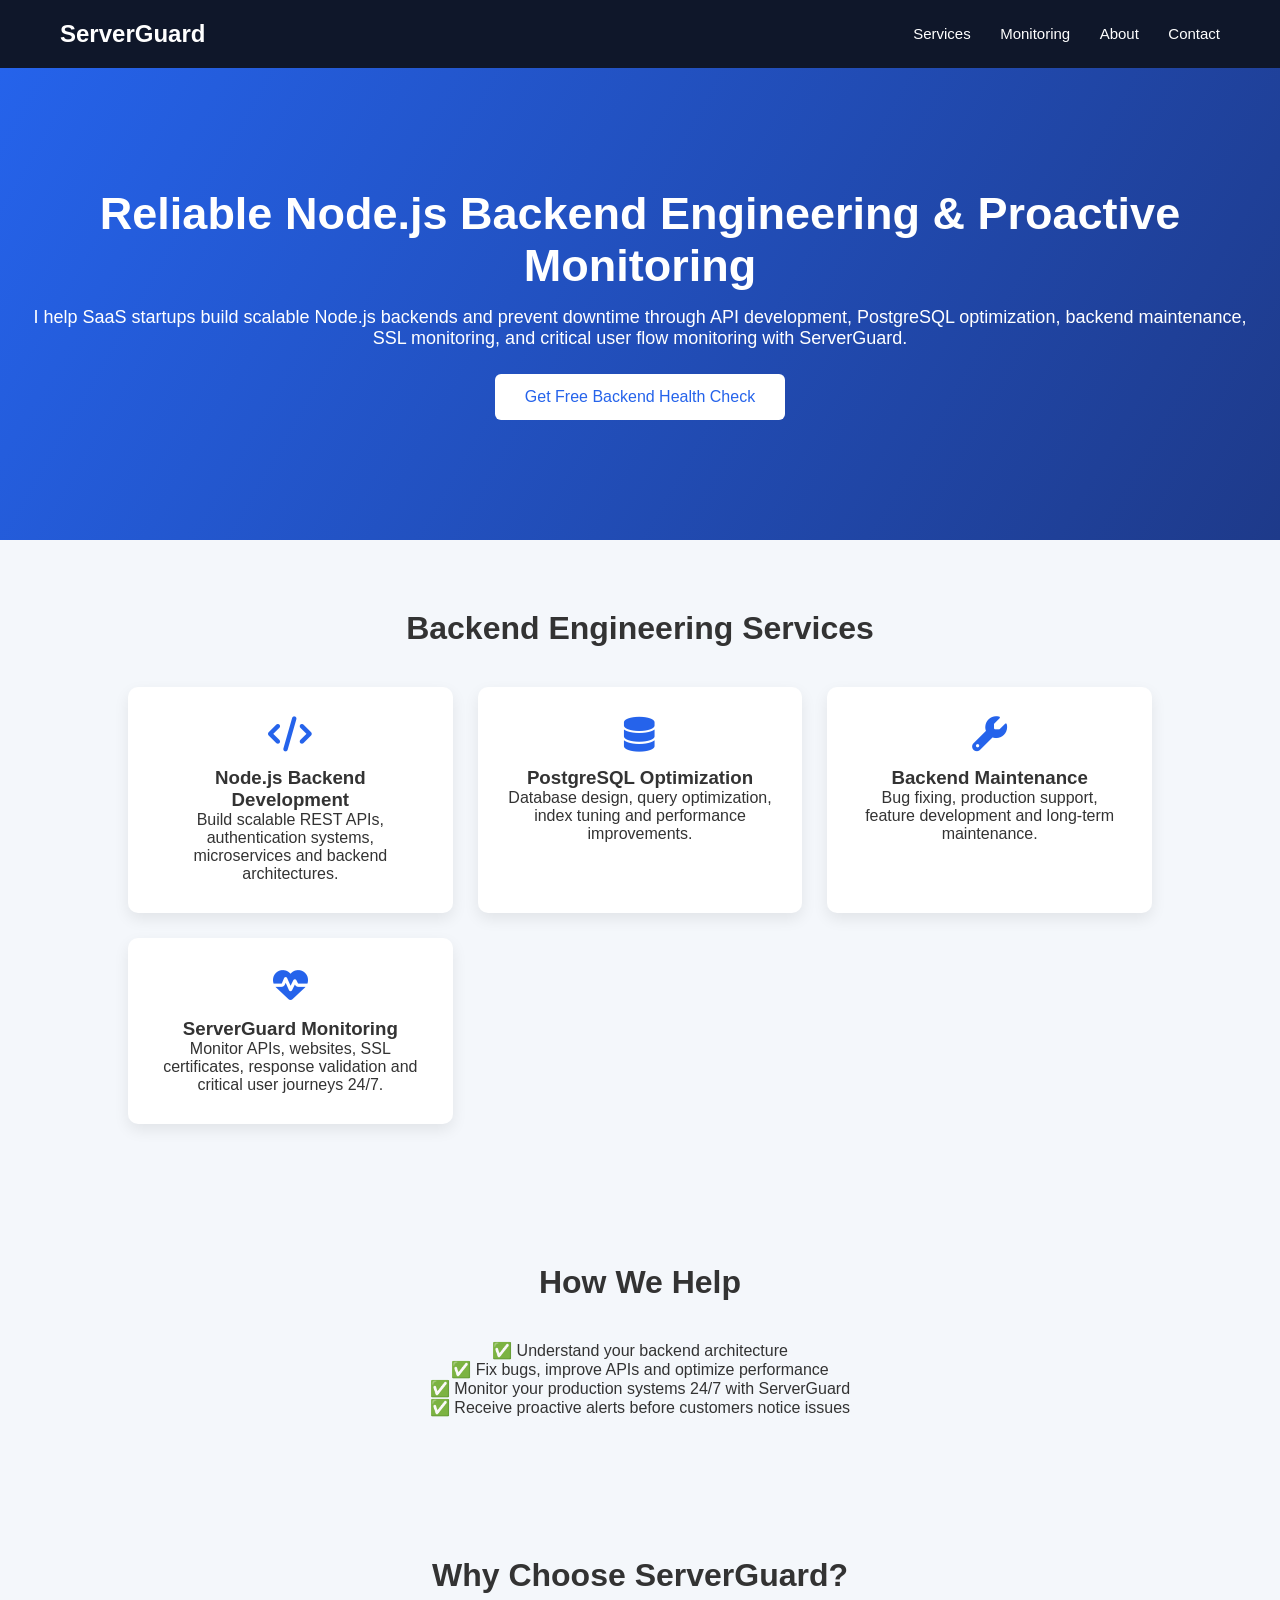
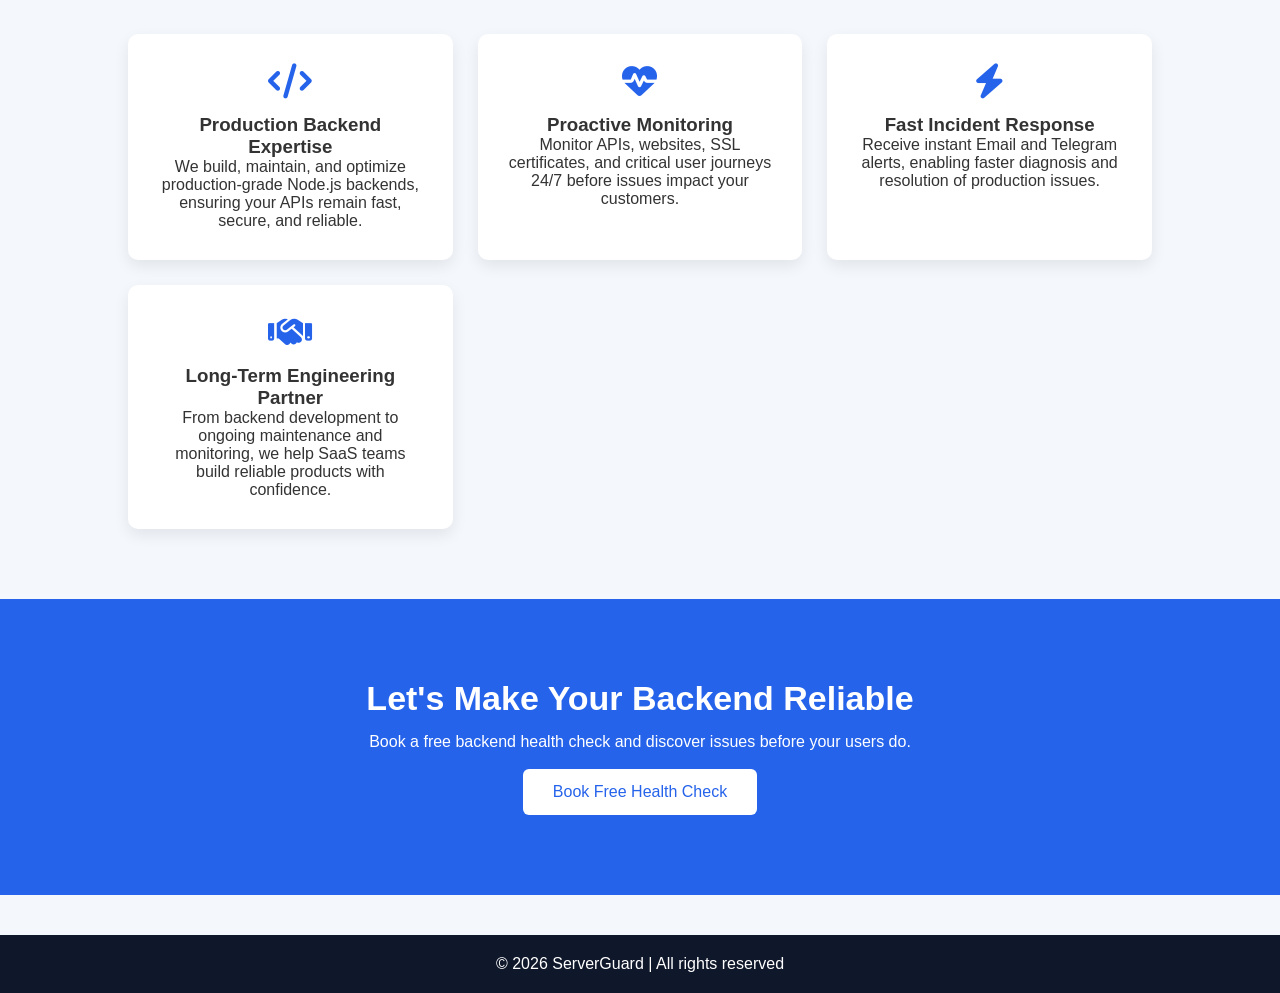
==== index.html @ 8e0a2d37 "first commit" ====
<!DOCTYPE html>
<html lang="en">
<head>
<meta charset="UTF-8">
<meta name="viewport" content="width=device-width, initial-scale=1.0">

<title>ServerGuard | 24/7 Server Monitoring</title>

<link rel="stylesheet" href="https://cdnjs.cloudflare.com/ajax/libs/font-awesome/6.5.0/css/all.min.css">

<style>

*{
margin:0;
padding:0;
box-sizing:border-box;
font-family:Arial, Helvetica, sans-serif;
}

body{
background:#f4f7fb;
color:#333;
}

header{
display:flex;
justify-content:space-between;
align-items:center;
padding:20px 60px;
background:#0f172a;
color:white;
}

header h2{
font-size:24px;
}

nav a{
margin-left:25px;
text-decoration:none;
color:white;
font-size:15px;
}

.hero{
background:linear-gradient(120deg,#2563eb,#1e3a8a);
color:white;
padding:120px 20px;
text-align:center;
}

.hero h1{
font-size:45px;
margin-bottom:15px;
}

.hero p{
font-size:18px;
margin-bottom:25px;
}

.hero button{
background:white;
color:#2563eb;
border:none;
padding:14px 30px;
font-size:16px;
border-radius:6px;
cursor:pointer;
}

.section{
padding:70px 10%;
text-align:center;
}
.checklist{
padding:70px 10%;
text-align:left;
}

.section h2{
margin-bottom:40px;
font-size:32px;
}

.features{
display:grid;
grid-template-columns:repeat(auto-fit,minmax(250px,1fr));
gap:25px;
}

.card{
background:white;
padding:30px;
border-radius:10px;
box-shadow:0 6px 15px rgba(0,0,0,0.08);
transition:0.3s;
}

.card:hover{
transform:translateY(-5px);
}

.card i{
font-size:35px;
color:#2563eb;
margin-bottom:15px;
}

.pricing{
display:grid;
grid-template-columns:repeat(auto-fit,minmax(260px,1fr));
gap:30px;
}

.price-card{
background:white;
padding:35px;
border-radius:10px;
box-shadow:0 6px 15px rgba(0,0,0,0.08);
}

.price-card h3{
margin-bottom:10px;
}

.price-card h2{
color:#2563eb;
margin-bottom:15px;
}

.cta{
background:#2563eb;
color:white;
padding:80px 20px;
text-align:center;
}

.cta h2{
font-size:34px;
margin-bottom:15px;
}

.cta button{
background:white;
color:#2563eb;
border:none;
padding:14px 30px;
font-size:16px;
border-radius:6px;
cursor:pointer;
}

footer{
background:#0f172a;
color:white;
text-align:center;
padding:20px;
margin-top:40px;
}

</style>
</head>

<body>

<header>
<h2>ServerGuard</h2>

<nav>
<a href="#services">Services</a>
<a href="#features">Monitoring</a>
<a href="#about">About</a>
<a href="#contact">Contact</a>
</nav>
</header>

<section class="hero">

<h1>Reliable Node.js Backend Engineering & Proactive Monitoring</h1>

<p>
I help SaaS startups build scalable Node.js backends and prevent downtime through API development,
PostgreSQL optimization, backend maintenance, SSL monitoring, and critical user flow monitoring with ServerGuard.
</p>

<button onclick="window.location.href='mailto:vikas@serverguard.in?subject=Free Backend Health Check'">
Get Free Backend Health Check
</button>

</section>

<section class="section">

<h2 id="services">Backend Engineering Services</h2>

<div class="features">

<div class="card">
<i class="fas fa-code"></i>

<h3>Node.js Backend Development</h3>

<p>
Build scalable REST APIs, authentication systems,
microservices and backend architectures.
</p>
</div>

<div class="card">
<i class="fas fa-database"></i>

<h3>PostgreSQL Optimization</h3>

<p>
Database design, query optimization,
index tuning and performance improvements.
</p>
</div>

<div class="card">
<i class="fas fa-wrench"></i>

<h3>Backend Maintenance</h3>

<p>
Bug fixing, production support,
feature development and long-term maintenance.
</p>
</div>

<div class="card">
<i class="fas fa-heart-pulse"></i>

<h3>ServerGuard Monitoring</h3>

<p>
Monitor APIs, websites, SSL certificates,
response validation and critical user journeys 24/7.
</p>
</div>

</div>


</div>

</section>

<section class="section">

<h2>How We Help</h2>
<p>✅ Understand your backend architecture</p>

<p>✅ Fix bugs, improve APIs and optimize performance</p>

<p>✅ Monitor your production systems 24/7 with ServerGuard</p>

<p>✅ Receive proactive alerts before customers notice issues</p>

</section>

<section class="section">

<h2>Why Choose ServerGuard?</h2>

<div class="features">

<div class="card">
<i class="fas fa-code"></i>
<h3>Production Backend Expertise</h3>
<p>We build, maintain, and optimize production-grade Node.js backends, ensuring your APIs remain fast, secure, and reliable.</p>
</div>

<div class="card">
<i class="fas fa-heart-pulse"></i>
<h3>Proactive Monitoring</h3>
<p>Monitor APIs, websites, SSL certificates, and critical user journeys 24/7 before issues impact your customers.</p>
</div>

<div class="card">
<i class="fas fa-bolt"></i>
<h3>Fast Incident Response</h3>
<p>Receive instant Email and Telegram alerts, enabling faster diagnosis and resolution of production issues.</p>
</div>

<div class="card">
<i class="fas fa-handshake"></i>
<h3>Long-Term Engineering Partner</h3>
<p>From backend development to ongoing maintenance and monitoring, we help SaaS teams build reliable products with confidence.</p>
</div>

</div>

</section>

<section class="cta">

<h2>Let's Make Your Backend Reliable</h2>

<p>
Book a free backend health check and discover issues before your users do.
</p>
<br>

<button onclick="window.location.href='mailto:vikas@serverguard.in?subject=Free Trial Request&body=Hi ServerGuard,%0A%0AI want to start a free trial.%0A%0AWebsite URL:%0AContact Name:%0APhone Number:%0A%0AThanks'">
    Book Free Health Check
</button>

</section>

<footer>

<p>© 2026 ServerGuard | All rights reserved</p>

</footer>

</body>
</html>
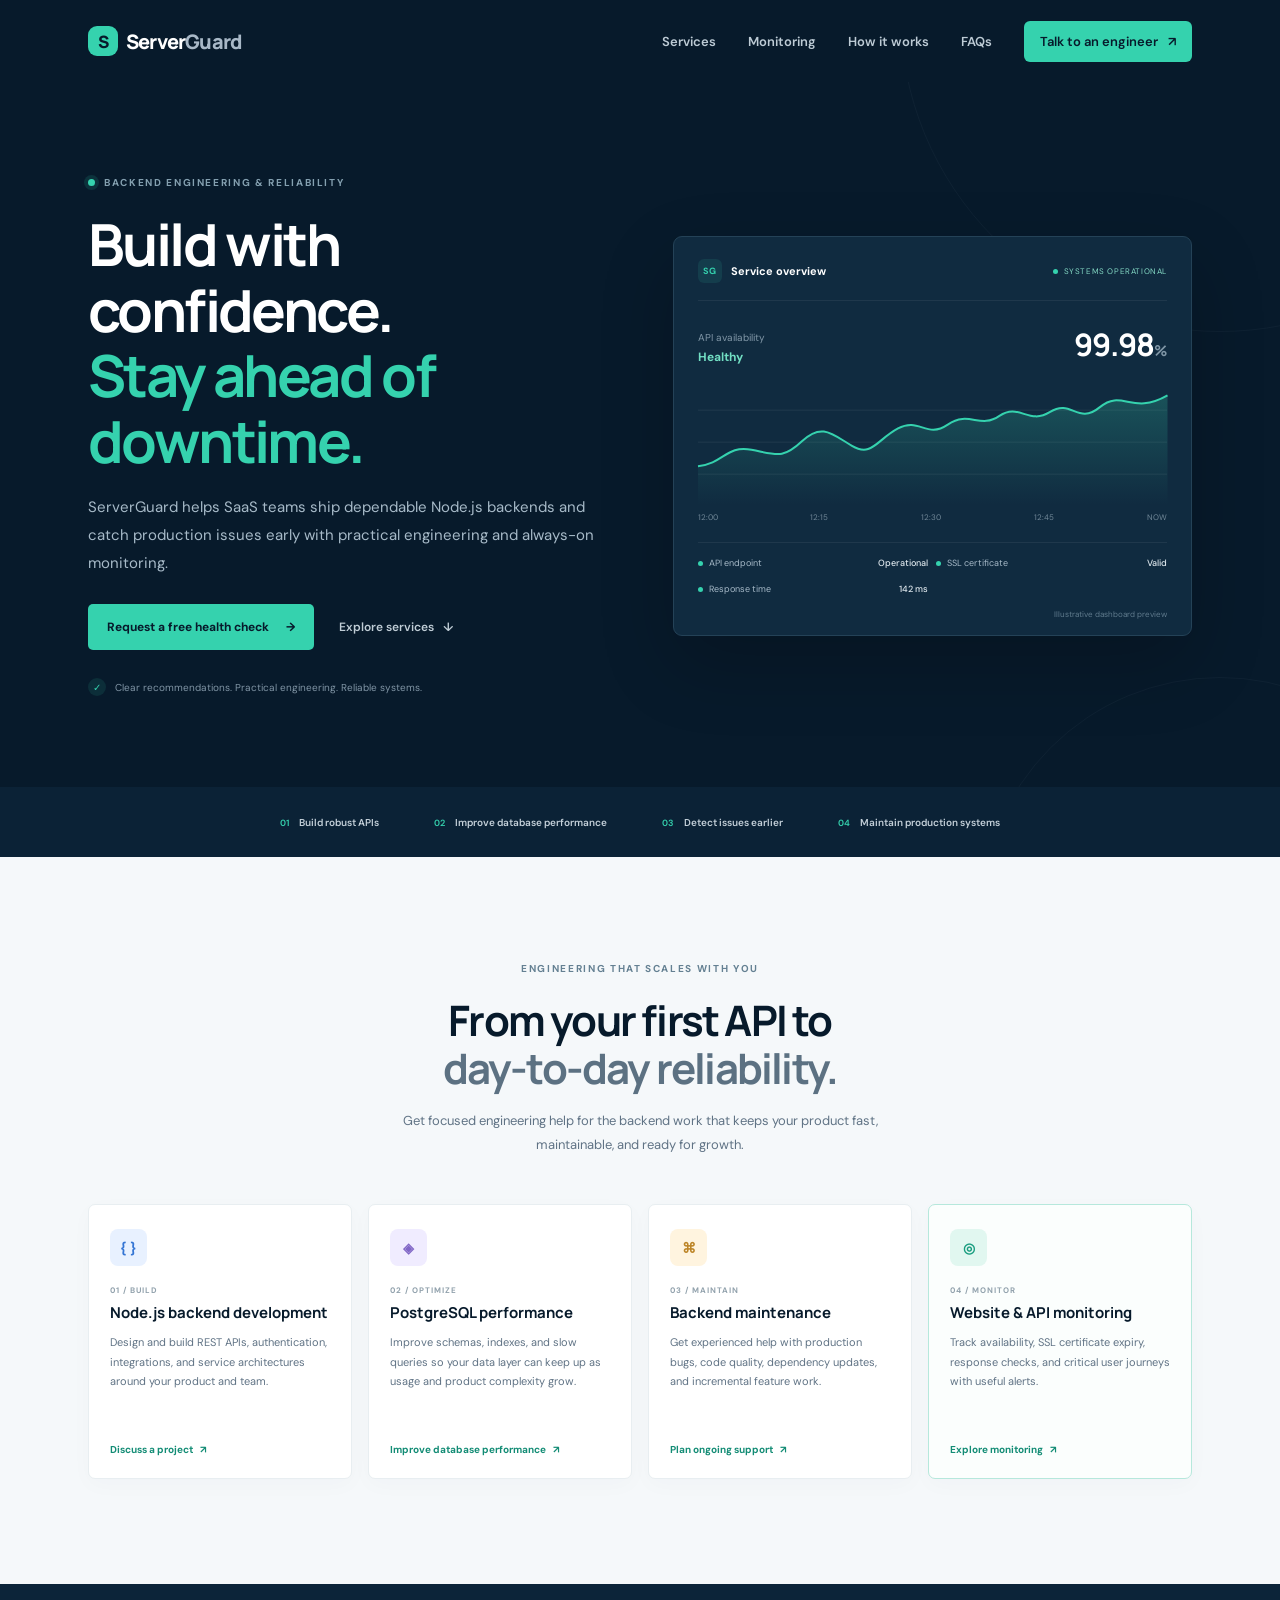
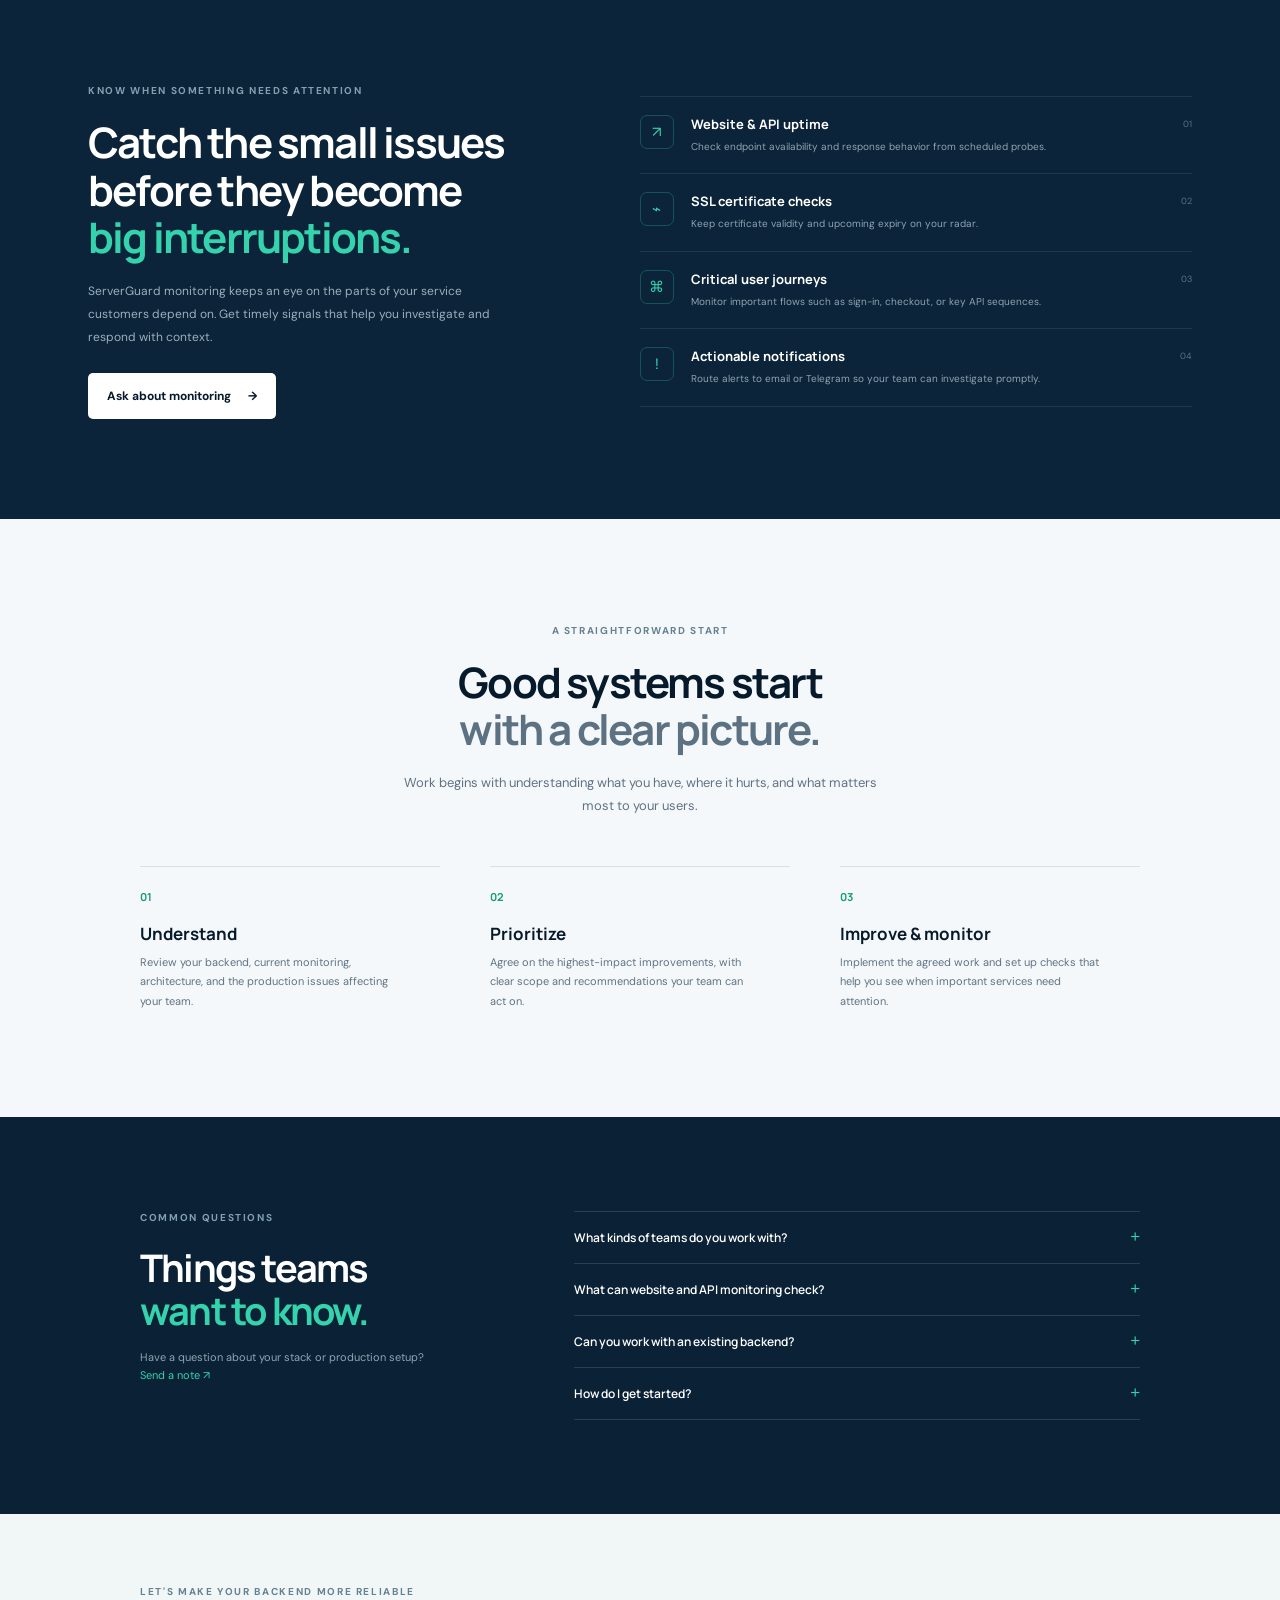
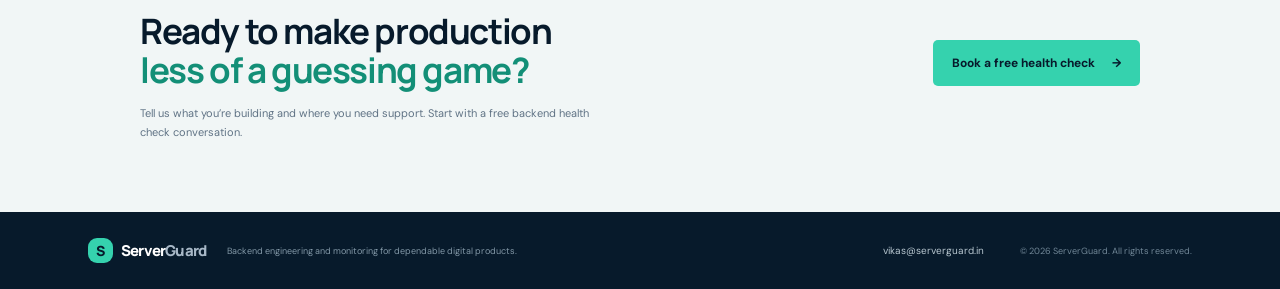
==== commit 11a72452: "add seo and revamp the content" ====
--- a/index.html
+++ b/index.html
@@ -1,319 +1,100 @@
-<!DOCTYPE html>
+<!doctype html>
 <html lang="en">
 <head>
-<meta charset="UTF-8">
-<meta name="viewport" content="width=device-width, initial-scale=1.0">
+  <meta charset="utf-8">
+  <meta name="viewport" content="width=device-width, initial-scale=1">
+  <meta name="theme-color" content="#071a2b">
+  <meta name="description" content="ServerGuard helps SaaS teams build reliable Node.js backends and monitor websites, APIs, SSL certificates, and critical user journeys.">
+  <meta name="robots" content="index, follow">
+  <link rel="canonical" href="https://serverguard.in/">
+  <meta property="og:type" content="website">
+  <meta property="og:title" content="ServerGuard | Backend Engineering & Uptime Monitoring">
+  <meta property="og:description" content="Build a dependable backend and spot production issues sooner with practical engineering and monitoring from ServerGuard.">
+  <meta property="og:url" content="https://serverguard.in/">
+  <meta name="twitter:card" content="summary">
+  <title>ServerGuard | Node.js Backend Engineering & Uptime Monitoring</title>
+  <link rel="preconnect" href="https://fonts.googleapis.com">
+  <link rel="preconnect" href="https://fonts.gstatic.com" crossorigin>
+  <link href="https://fonts.googleapis.com/css2?family=DM+Sans:wght@400;500;600;700&family=Manrope:wght@500;600;700;800&display=swap" rel="stylesheet">
+  <link rel="stylesheet" href="style.css">
+  <script type="application/ld+json">
+  {
+    "@context": "https://schema.org",
+    "@type": "ProfessionalService",
+    "name": "ServerGuard",
+    "url": "https://serverguard.in/",
+    "email": "vikas@serverguard.in",
+    "description": "Node.js backend engineering, PostgreSQL optimization, backend maintenance, and website and API monitoring for SaaS teams.",
+    "areaServed": "Worldwide",
+    "knowsAbout": ["Node.js development", "PostgreSQL optimization", "Website monitoring", "API monitoring", "SSL certificate monitoring"]
+  }
+  </script>
+</head>
+<body>
+  <a class="skip-link" href="#main">Skip to content</a>
+  <header class="site-header">
+    <div class="nav-wrap">
+      <a class="brand" href="#top" aria-label="ServerGuard home"><span class="brand-mark" aria-hidden="true">S</span>Server<span>Guard</span></a>
+      <button class="menu-toggle" type="button" aria-expanded="false" aria-controls="site-nav" aria-label="Open navigation"><span></span><span></span></button>
+      <nav id="site-nav" aria-label="Main navigation">
+        <a href="#services">Services</a><a href="#monitoring">Monitoring</a><a href="#process">How it works</a><a href="#faq">FAQs</a>
+        <a class="nav-cta" href="mailto:vikas@serverguard.in?subject=Backend%20health%20check">Talk to an engineer <span aria-hidden="true">↗</span></a>
+      </nav>
+    </div>
+  </header>
 
-<title>ServerGuard | 24/7 Server Monitoring</title>
+  <main id="main">
+    <section class="hero" id="top">
+      <div class="hero-grid">
+        <div class="hero-copy">
+          <p class="eyebrow"><span class="pulse-dot"></span> BACKEND ENGINEERING & RELIABILITY</p>
+          <h1>Build with confidence.<br><span>Stay ahead of downtime.</span></h1>
+          <p class="hero-lede">ServerGuard helps SaaS teams ship dependable Node.js backends and catch production issues early with practical engineering and always-on monitoring.</p>
+          <div class="hero-actions">
+            <a class="button button-primary" href="mailto:vikas@serverguard.in?subject=Free%20backend%20health%20check">Request a free health check <span aria-hidden="true">→</span></a>
+            <a class="text-link" href="#services">Explore services <span aria-hidden="true">↓</span></a>
+          </div>
+          <div class="hero-proof"><span class="proof-icon" aria-hidden="true">✓</span><span>Clear recommendations. Practical engineering. Reliable systems.</span></div>
+        </div>
+        <div class="monitor-card" aria-label="Illustration of a healthy service monitoring dashboard">
+          <div class="monitor-top"><div><span class="mini-mark">SG</span><strong>Service overview</strong></div><span class="live-label"><i></i> SYSTEMS OPERATIONAL</span></div>
+          <div class="uptime-block"><div><span class="muted">API availability</span><strong>Healthy</strong></div><div class="availability">99.98<span>%</span></div></div>
+          <div class="chart" aria-hidden="true"><div class="chart-grid"></div><svg viewBox="0 0 500 130" preserveAspectRatio="none"><defs><linearGradient id="fill" x1="0" x2="0" y1="0" y2="1"><stop offset="0" stop-color="#39d6b0" stop-opacity=".23"/><stop offset="1" stop-color="#39d6b0" stop-opacity="0"/></linearGradient></defs><path class="chart-fill" d="M0 90 C28 87 30 68 57 73 S90 83 111 64 S143 57 164 69 S190 63 213 51 S243 62 266 47 S300 52 321 38 S352 48 375 34 S404 48 428 29 S462 38 500 17 V130 H0Z"/><path class="chart-line" d="M0 90 C28 87 30 68 57 73 S90 83 111 64 S143 57 164 69 S190 63 213 51 S243 62 266 47 S300 52 321 38 S352 48 375 34 S404 48 428 29 S462 38 500 17"/></svg></div>
+          <div class="chart-labels"><span>12:00</span><span>12:15</span><span>12:30</span><span>12:45</span><span>NOW</span></div>
+          <div class="monitor-bottom"><span><i class="status-dot green"></i> API endpoint <b>Operational</b></span><span><i class="status-dot green"></i> SSL certificate <b>Valid</b></span><span><i class="status-dot green"></i> Response time <b>142 ms</b></span></div>
+          <p class="demo-note">Illustrative dashboard preview</p>
+        </div>
+      </div>
+      <div class="hero-orb orb-one"></div><div class="hero-orb orb-two"></div>
+    </section>
 
-<link rel="stylesheet" href="https://cdnjs.cloudflare.com/ajax/libs/font-awesome/6.5.0/css/all.min.css">
+    <section class="trust-strip" aria-label="What we help with"><div><span>01</span> Build robust APIs</div><div><span>02</span> Improve database performance</div><div><span>03</span> Detect issues earlier</div><div><span>04</span> Maintain production systems</div></section>
 
-<style>
+    <section class="section services-section" id="services">
+      <div class="section-heading"><p class="eyebrow eyebrow-dark">ENGINEERING THAT SCALES WITH YOU</p><h2>From your first API to<br><span>day-to-day reliability.</span></h2><p>Get focused engineering help for the backend work that keeps your product fast, maintainable, and ready for growth.</p></div>
+      <div class="service-grid">
+        <article class="service-card"><div class="service-icon icon-blue" aria-hidden="true">{ }</div><p class="card-kicker">01 / BUILD</p><h3>Node.js backend development</h3><p>Design and build REST APIs, authentication, integrations, and service architectures around your product and team.</p><a href="mailto:vikas@serverguard.in?subject=Node.js%20backend%20development">Discuss a project <span>↗</span></a></article>
+        <article class="service-card"><div class="service-icon icon-violet" aria-hidden="true">◈</div><p class="card-kicker">02 / OPTIMIZE</p><h3>PostgreSQL performance</h3><p>Improve schemas, indexes, and slow queries so your data layer can keep up as usage and product complexity grow.</p><a href="mailto:vikas@serverguard.in?subject=PostgreSQL%20optimization">Improve database performance <span>↗</span></a></article>
+        <article class="service-card"><div class="service-icon icon-amber" aria-hidden="true">⌘</div><p class="card-kicker">03 / MAINTAIN</p><h3>Backend maintenance</h3><p>Get experienced help with production bugs, code quality, dependency updates, and incremental feature work.</p><a href="mailto:vikas@serverguard.in?subject=Backend%20maintenance">Plan ongoing support <span>↗</span></a></article>
+        <article class="service-card featured-card"><div class="service-icon icon-green" aria-hidden="true">◎</div><p class="card-kicker">04 / MONITOR</p><h3>Website & API monitoring</h3><p>Track availability, SSL certificate expiry, response checks, and critical user journeys with useful alerts.</p><a href="#monitoring">Explore monitoring <span>↗</span></a></article>
+      </div>
+    </section>
 
-*{
-margin:0;
-padding:0;
-box-sizing:border-box;
-font-family:Arial, Helvetica, sans-serif;
-}
+    <section class="monitoring-section" id="monitoring"><div class="monitoring-layout"><div class="monitoring-copy"><p class="eyebrow">KNOW WHEN SOMETHING NEEDS ATTENTION</p><h2>Catch the small issues<br>before they become<br><span>big interruptions.</span></h2><p>ServerGuard monitoring keeps an eye on the parts of your service customers depend on. Get timely signals that help you investigate and respond with context.</p><a class="button button-light" href="mailto:vikas@serverguard.in?subject=ServerGuard%20monitoring">Ask about monitoring <span>→</span></a></div>
+      <div class="monitor-list"><article><span class="list-icon">↗</span><div><h3>Website & API uptime</h3><p>Check endpoint availability and response behavior from scheduled probes.</p></div><span class="list-number">01</span></article><article><span class="list-icon">⌁</span><div><h3>SSL certificate checks</h3><p>Keep certificate validity and upcoming expiry on your radar.</p></div><span class="list-number">02</span></article><article><span class="list-icon">⌘</span><div><h3>Critical user journeys</h3><p>Monitor important flows such as sign-in, checkout, or key API sequences.</p></div><span class="list-number">03</span></article><article><span class="list-icon">!</span><div><h3>Actionable notifications</h3><p>Route alerts to email or Telegram so your team can investigate promptly.</p></div><span class="list-number">04</span></article></div></div></section>
 
-body{
-background:#f4f7fb;
-color:#333;
-}
+    <section class="section process-section" id="process"><div class="section-heading"><p class="eyebrow eyebrow-dark">A STRAIGHTFORWARD START</p><h2>Good systems start<br><span>with a clear picture.</span></h2><p>Work begins with understanding what you have, where it hurts, and what matters most to your users.</p></div><div class="process-grid"><article><span>01</span><h3>Understand</h3><p>Review your backend, current monitoring, architecture, and the production issues affecting your team.</p></article><article><span>02</span><h3>Prioritize</h3><p>Agree on the highest-impact improvements, with clear scope and recommendations your team can act on.</p></article><article><span>03</span><h3>Improve & monitor</h3><p>Implement the agreed work and set up checks that help you see when important services need attention.</p></article></div></section>
 
-header{
-display:flex;
-justify-content:space-between;
-align-items:center;
-padding:20px 60px;
-background:#0f172a;
-color:white;
-}
+    <section class="faq-section" id="faq"><div class="faq-layout"><div class="faq-intro"><p class="eyebrow">COMMON QUESTIONS</p><h2>Things teams<br><span>want to know.</span></h2><p>Have a question about your stack or production setup? <a href="mailto:vikas@serverguard.in">Send a note ↗</a></p></div><div class="faq-list">
+      <details><summary>What kinds of teams do you work with?<span>+</span></summary><p>ServerGuard works with SaaS teams that need help building, improving, or maintaining Node.js backends and production services.</p></details>
+      <details><summary>What can website and API monitoring check?<span>+</span></summary><p>Monitoring can check whether websites and API endpoints respond as expected, track SSL certificate validity, and cover selected critical user journeys. The right checks depend on your application.</p></details>
+      <details><summary>Can you work with an existing backend?<span>+</span></summary><p>Yes. Work can start with your current Node.js and PostgreSQL setup, including performance reviews, bug fixes, maintenance, or a monitoring health check.</p></details>
+      <details><summary>How do I get started?<span>+</span></summary><p>Email a short description of your application and what you want to improve. We can discuss the current setup and agree on a useful next step.</p></details>
+    </div></div></section>
 
-header h2{
-font-size:24px;
-}
-
-nav a{
-margin-left:25px;
-text-decoration:none;
-color:white;
-font-size:15px;
-}
-
-.hero{
-background:linear-gradient(120deg,#2563eb,#1e3a8a);
-color:white;
-padding:120px 20px;
-text-align:center;
-}
-
-.hero h1{
-font-size:45px;
-margin-bottom:15px;
-}
-
-.hero p{
-font-size:18px;
-margin-bottom:25px;
-}
-
-.hero button{
-background:white;
-color:#2563eb;
-border:none;
-padding:14px 30px;
-font-size:16px;
-border-radius:6px;
-cursor:pointer;
-}
-
-.section{
-padding:70px 10%;
-text-align:center;
-}
-.checklist{
-padding:70px 10%;
-text-align:left;
-}
-
-.section h2{
-margin-bottom:40px;
-font-size:32px;
-}
-
-.features{
-display:grid;
-grid-template-columns:repeat(auto-fit,minmax(250px,1fr));
-gap:25px;
-}
-
-.card{
-background:white;
-padding:30px;
-border-radius:10px;
-box-shadow:0 6px 15px rgba(0,0,0,0.08);
-transition:0.3s;
-}
-
-.card:hover{
-transform:translateY(-5px);
-}
-
-.card i{
-font-size:35px;
-color:#2563eb;
-margin-bottom:15px;
-}
-
-.pricing{
-display:grid;
-grid-template-columns:repeat(auto-fit,minmax(260px,1fr));
-gap:30px;
-}
-
-.price-card{
-background:white;
-padding:35px;
-border-radius:10px;
-box-shadow:0 6px 15px rgba(0,0,0,0.08);
-}
-
-.price-card h3{
-margin-bottom:10px;
-}
-
-.price-card h2{
-color:#2563eb;
-margin-bottom:15px;
-}
-
-.cta{
-background:#2563eb;
-color:white;
-padding:80px 20px;
-text-align:center;
-}
-
-.cta h2{
-font-size:34px;
-margin-bottom:15px;
-}
-
-.cta button{
-background:white;
-color:#2563eb;
-border:none;
-padding:14px 30px;
-font-size:16px;
-border-radius:6px;
-cursor:pointer;
-}
-
-footer{
-background:#0f172a;
-color:white;
-text-align:center;
-padding:20px;
-margin-top:40px;
-}
-
-</style>
-</head>
-
-<body>
-
-<header>
-<h2>ServerGuard</h2>
-
-<nav>
-<a href="#services">Services</a>
-<a href="#features">Monitoring</a>
-<a href="#about">About</a>
-<a href="#contact">Contact</a>
-</nav>
-</header>
-
-<section class="hero">
-
-<h1>Reliable Node.js Backend Engineering & Proactive Monitoring</h1>
-
-<p>
-I help SaaS startups build scalable Node.js backends and prevent downtime through API development,
-PostgreSQL optimization, backend maintenance, SSL monitoring, and critical user flow monitoring with ServerGuard.
-</p>
-
-<button onclick="window.location.href='mailto:vikas@serverguard.in?subject=Free Backend Health Check'">
-Get Free Backend Health Check
-</button>
-
-</section>
-
-<section class="section">
-
-<h2 id="services">Backend Engineering Services</h2>
-
-<div class="features">
-
-<div class="card">
-<i class="fas fa-code"></i>
-
-<h3>Node.js Backend Development</h3>
-
-<p>
-Build scalable REST APIs, authentication systems,
-microservices and backend architectures.
-</p>
-</div>
-
-<div class="card">
-<i class="fas fa-database"></i>
-
-<h3>PostgreSQL Optimization</h3>
-
-<p>
-Database design, query optimization,
-index tuning and performance improvements.
-</p>
-</div>
-
-<div class="card">
-<i class="fas fa-wrench"></i>
-
-<h3>Backend Maintenance</h3>
-
-<p>
-Bug fixing, production support,
-feature development and long-term maintenance.
-</p>
-</div>
-
-<div class="card">
-<i class="fas fa-heart-pulse"></i>
-
-<h3>ServerGuard Monitoring</h3>
-
-<p>
-Monitor APIs, websites, SSL certificates,
-response validation and critical user journeys 24/7.
-</p>
-</div>
-
-</div>
-
-
-</div>
-
-</section>
-
-<section class="section">
-
-<h2>How We Help</h2>
-<p>✅ Understand your backend architecture</p>
-
-<p>✅ Fix bugs, improve APIs and optimize performance</p>
-
-<p>✅ Monitor your production systems 24/7 with ServerGuard</p>
-
-<p>✅ Receive proactive alerts before customers notice issues</p>
-
-</section>
-
-<section class="section">
-
-<h2>Why Choose ServerGuard?</h2>
-
-<div class="features">
-
-<div class="card">
-<i class="fas fa-code"></i>
-<h3>Production Backend Expertise</h3>
-<p>We build, maintain, and optimize production-grade Node.js backends, ensuring your APIs remain fast, secure, and reliable.</p>
-</div>
-
-<div class="card">
-<i class="fas fa-heart-pulse"></i>
-<h3>Proactive Monitoring</h3>
-<p>Monitor APIs, websites, SSL certificates, and critical user journeys 24/7 before issues impact your customers.</p>
-</div>
-
-<div class="card">
-<i class="fas fa-bolt"></i>
-<h3>Fast Incident Response</h3>
-<p>Receive instant Email and Telegram alerts, enabling faster diagnosis and resolution of production issues.</p>
-</div>
-
-<div class="card">
-<i class="fas fa-handshake"></i>
-<h3>Long-Term Engineering Partner</h3>
-<p>From backend development to ongoing maintenance and monitoring, we help SaaS teams build reliable products with confidence.</p>
-</div>
-
-</div>
-
-</section>
-
-<section class="cta">
-
-<h2>Let's Make Your Backend Reliable</h2>
-
-<p>
-Book a free backend health check and discover issues before your users do.
-</p>
-<br>
-
-<button onclick="window.location.href='mailto:vikas@serverguard.in?subject=Free Trial Request&body=Hi ServerGuard,%0A%0AI want to start a free trial.%0A%0AWebsite URL:%0AContact Name:%0APhone Number:%0A%0AThanks'">
-    Book Free Health Check
-</button>
-
-</section>
-
-<footer>
-
-<p>© 2026 ServerGuard | All rights reserved</p>
-
-</footer>
-
+    <section class="contact-section" id="contact"><div class="contact-inner"><div><p class="eyebrow">LET'S MAKE YOUR BACKEND MORE RELIABLE</p><h2>Ready to make production<br><span>less of a guessing game?</span></h2><p>Tell us what you’re building and where you need support. Start with a free backend health check conversation.</p></div><a class="button button-primary" href="mailto:vikas@serverguard.in?subject=Free%20backend%20health%20check&body=Hi%20ServerGuard%2C%0A%0AI'd%20like%20to%20discuss%20a%20backend%20health%20check.%0A%0AWebsite%20or%20product%3A%0AWhat%20I%20need%20help%20with%3A%0A">Book a free health check <span>→</span></a></div></section>
+  </main>
+  <footer><div class="footer-inner"><a class="brand" href="#top"><span class="brand-mark" aria-hidden="true">S</span>Server<span>Guard</span></a><p>Backend engineering and monitoring for dependable digital products.</p><a href="mailto:vikas@serverguard.in">vikas@serverguard.in</a><small>© <span id="year">2026</span> ServerGuard. All rights reserved.</small></div></footer>
+  <script src="script.js" defer></script>
 </body>
-</html>+</html>
--- a/style.css
+++ b/style.css
@@ -0,0 +1,15 @@
+:root{--navy:#071a2b;--navy-2:#0c2439;--ink:#12283c;--muted:#607385;--green:#35d2ae;--paper:#f5f8fa;--white:#fff;--line:#e2e9ee;--sans:'DM Sans',Arial,sans-serif;--display:'Manrope','DM Sans',Arial,sans-serif}
+*{box-sizing:border-box}html{scroll-behavior:smooth;scroll-padding-top:88px}body{margin:0;color:var(--ink);font-family:var(--sans);-webkit-font-smoothing:antialiased}a{color:inherit}button,a{-webkit-tap-highlight-color:transparent}.skip-link{position:absolute;top:-60px;left:20px;background:white;padding:12px;z-index:10}.skip-link:focus{top:10px}.site-header{height:82px;background:var(--navy);color:#f4f8fb;position:relative;z-index:5}.nav-wrap{max-width:1160px;height:100%;margin:auto;padding:0 28px;display:flex;align-items:center;justify-content:space-between}.brand{text-decoration:none;font:800 20px var(--display);letter-spacing:-.8px;display:inline-flex;align-items:center;gap:8px;color:white}.brand>span:last-child{margin-left:-8px;color:#a8b8c7}.brand-mark{width:30px;height:30px;border-radius:9px;background:var(--green);display:grid;place-items:center;color:var(--navy);font:800 17px var(--display)}nav{display:flex;align-items:center;gap:32px}nav a{text-decoration:none;color:#bdcbd5;font-size:13px;font-weight:600;transition:color .2s}nav a:hover{color:white}.nav-cta{color:var(--navy);background:var(--green);padding:12px 16px;border-radius:6px}.nav-cta:hover{color:var(--navy);background:#6ce3c7}.nav-cta span{margin-left:7px}.menu-toggle{display:none}
+.hero{background:var(--navy);color:white;position:relative;overflow:hidden;padding:94px 28px 91px}.hero-grid{max-width:1104px;margin:auto;display:grid;grid-template-columns:1fr 1fr;align-items:center;gap:65px;position:relative;z-index:1}.hero-copy{max-width:560px}.eyebrow{color:#84a0b0;font-size:10px;font-weight:700;letter-spacing:1.65px;margin:0 0 22px;display:flex;align-items:center;gap:9px}.pulse-dot{width:7px;height:7px;background:var(--green);border-radius:50%;box-shadow:0 0 0 4px #35d2ae20}.hero h1,.section-heading h2,.monitoring-copy h2,.faq-intro h2,.contact-inner h2{font:700 clamp(39px,5vw,58px)/1.13 var(--display);letter-spacing:-2.6px;margin:0}.hero h1 span,.monitoring-copy h2 span,.section-heading h2 span,.faq-intro h2 span,.contact-inner h2 span{color:var(--green)}.hero-lede{color:#a7bac8;font-size:15px;line-height:1.85;max-width:510px;margin:21px 0 27px}.hero-actions{display:flex;align-items:center;gap:25px}.button{padding:15px 19px;text-decoration:none;font-size:12px;font-weight:700;border-radius:5px;display:inline-flex;align-items:center;gap:17px;transition:transform .2s,background .2s}.button:hover{transform:translateY(-2px)}.button-primary{background:var(--green);color:var(--navy)}.button-primary:hover{background:#6ce3c7}.text-link{text-decoration:none;color:#c0cdd6;font-size:12px;font-weight:600}.text-link span{padding-left:6px}.hero-proof{display:flex;align-items:center;gap:9px;color:#8095a5;font-size:10px;margin-top:28px}.proof-icon{background:#35d2ae1c;color:var(--green);width:18px;height:18px;border-radius:50%;display:grid;place-items:center}.hero-orb{position:absolute;border:1px solid #8aa2b30e;border-radius:50%;pointer-events:none}.orb-one{width:640px;height:640px;right:-260px;top:-390px}.orb-two{width:480px;height:480px;right:-180px;bottom:-370px}
+.monitor-card{background:#102b40;border:1px solid #244257;border-radius:9px;padding:22px 24px 16px;box-shadow:0 28px 75px #0003;position:relative}.monitor-top,.monitor-top>div{display:flex;align-items:center}.monitor-top{justify-content:space-between;border-bottom:1px solid #ffffff10;padding-bottom:17px}.monitor-top>div{gap:9px;font-size:11px}.mini-mark{width:24px;height:24px;background:#35d2ae1c;color:var(--green);border-radius:6px;display:grid;place-items:center;font-size:9px;font-weight:700}.live-label{font-size:8px;letter-spacing:.6px;color:#84d9c4;display:flex;align-items:center;gap:6px}.live-label i{width:5px;height:5px;background:var(--green);border-radius:50%}.uptime-block{display:flex;justify-content:space-between;align-items:end;margin:22px 0 14px}.uptime-block>div:first-child{display:grid;gap:5px}.muted{font-size:10px;color:#8197a7}.uptime-block strong{font-size:12px;color:#72dfc3}.availability{font:700 31px var(--display);letter-spacing:-1px}.availability span{font-size:15px;color:#8197a7}.chart{height:126px;position:relative}.chart-grid{position:absolute;inset:0;background:repeating-linear-gradient(to bottom,transparent 0,transparent 30px,#ffffff0b 31px,#ffffff0b 32px)}.chart svg{width:100%;height:100%;position:relative;overflow:visible}.chart-fill{fill:url(#fill)}.chart-line{fill:none;stroke:var(--green);stroke-width:2;vector-effect:non-scaling-stroke}.chart-labels{display:flex;justify-content:space-between;color:#708797;font-size:8px;margin-top:7px}.monitor-bottom{margin-top:20px;padding-top:14px;border-top:1px solid #ffffff10;display:grid;grid-template-columns:1fr 1fr;gap:14px 8px}.monitor-bottom span{font-size:9px;color:#a7bac8;display:flex;align-items:center;gap:6px}.monitor-bottom b{font-size:9px;color:#e0e9ee;margin-left:auto;font-weight:500}.status-dot{width:5px;height:5px;border-radius:50%}.green{background:var(--green)}.demo-note{text-align:right;color:#607b8d;font-size:8px;margin:14px 0 0}
+.trust-strip{min-height:70px;background:#0b2236;color:#c4d0d9;display:flex;justify-content:center;align-items:center;gap:55px;padding:15px 24px;font-size:10px;font-weight:600}.trust-strip div{white-space:nowrap}.trust-strip span{color:var(--green);font-size:9px;margin-right:8px}
+.section{padding:105px 28px}.services-section,.process-section{background:var(--paper)}.section-heading{text-align:center;max-width:610px;margin:0 auto 48px}.eyebrow-dark{color:#648092;justify-content:center}.section-heading h2,.faq-intro h2{font-size:42px;color:var(--navy);letter-spacing:-1.8px}.section-heading h2 span,.faq-intro h2 span{color:#5c7182}.section-heading>p:last-child{color:var(--muted);font-size:13px;line-height:1.8;margin:17px auto 0;max-width:490px}.service-grid{max-width:1104px;margin:auto;display:grid;grid-template-columns:repeat(4,1fr);gap:16px}.service-card{background:white;border:1px solid #e8eef1;border-radius:7px;padding:24px 21px 22px;min-height:275px;display:flex;flex-direction:column;box-shadow:0 6px 22px #19354a06;transition:transform .2s,box-shadow .2s}.service-card:hover{transform:translateY(-4px);box-shadow:0 14px 35px #19354a12}.featured-card{border-color:#b6e8dc;background:#fbfefd}.service-icon{width:37px;height:37px;border-radius:8px;display:grid;place-items:center;font-weight:700;font-size:14px}.icon-blue{background:#e8f1ff;color:#3475d4}.icon-violet{background:#f0ecff;color:#8066c6}.icon-amber{background:#fff4df;color:#bd8527}.icon-green{background:#e1f7f0;color:#189d7f}.card-kicker{font-size:8px;color:#91a1ac;letter-spacing:1px;font-weight:700;margin:19px 0 8px}.service-card h3{font:700 15px/1.35 var(--display);color:var(--navy);margin:0}.service-card>p:not(.card-kicker){font-size:11px;line-height:1.75;color:var(--muted);margin:10px 0 15px}.service-card>a{margin-top:auto;color:#138c75;text-decoration:none;font-size:10px;font-weight:700}.service-card>a span{margin-left:5px}
+.monitoring-section{background:var(--navy-2);color:white;padding:100px 28px}.monitoring-layout{max-width:1104px;margin:auto;display:grid;grid-template-columns:.9fr 1.1fr;gap:100px;align-items:center}.monitoring-copy h2{font-size:42px;letter-spacing:-1.8px}.monitoring-copy>p:not(.eyebrow){font-size:12px;line-height:1.9;color:#9aafbe;max-width:420px;margin:19px 0 24px}.button-light{background:white;color:var(--navy)}.button-light:hover{background:#e6fff8}.monitor-list article{display:grid;grid-template-columns:37px 1fr 25px;gap:14px;align-items:start;padding:18px 0;border-bottom:1px solid #ffffff16}.monitor-list article:first-child{border-top:1px solid #ffffff16}.list-icon{width:34px;height:34px;border:1px solid #35d2ae44;color:var(--green);border-radius:7px;display:grid;place-items:center;font-size:15px}.monitor-list h3{font:700 13px var(--display);margin:0 0 6px}.monitor-list p{font-size:10px;color:#8da3b2;line-height:1.65;margin:0}.list-number{color:#577185;font-size:9px;text-align:right;padding-top:3px}
+.process-grid{max-width:1000px;margin:auto;display:grid;grid-template-columns:repeat(3,1fr);gap:50px}.process-grid article{border-top:1px solid #d8e1e6;padding-top:18px}.process-grid article>span{font:700 11px var(--display);color:#159a7d}.process-grid h3{font:700 17px var(--display);color:var(--navy);margin:16px 0 8px}.process-grid p{color:var(--muted);font-size:11px;line-height:1.8;margin:0;max-width:260px}
+.faq-section{background:#0b2236;color:white;padding:94px 28px}.faq-layout{max-width:1000px;margin:auto;display:grid;grid-template-columns:.75fr 1.25fr;gap:95px}.faq-intro h2{color:white;font-size:38px}.faq-intro h2 span{color:var(--green)}.faq-intro>p:last-child{color:#8fa5b4;font-size:11px;line-height:1.7;margin-top:16px}.faq-intro>p:last-child a{color:var(--green);text-decoration:none;white-space:nowrap}.faq-list details{border-bottom:1px solid #ffffff20;padding:17px 0}.faq-list details:first-child{border-top:1px solid #ffffff20}.faq-list summary{cursor:pointer;list-style:none;font:600 12px var(--display);display:flex;justify-content:space-between;gap:20px}.faq-list summary::-webkit-details-marker{display:none}.faq-list summary span{color:var(--green);font-size:18px;font-weight:400;line-height:14px}.faq-list details[open] summary span{transform:rotate(45deg)}.faq-list details p{color:#9bb0bd;font-size:11px;line-height:1.8;margin:13px 20px 0 0}
+.contact-section{background:#f1f6f6;padding:71px 28px}.contact-inner{max-width:1000px;margin:auto;display:flex;justify-content:space-between;align-items:center;gap:35px}.contact-inner .eyebrow{color:#638294;margin-bottom:14px}.contact-inner h2{color:var(--navy);font-size:35px;letter-spacing:-1.4px}.contact-inner h2 span{color:#138f77}.contact-inner>div>p:last-child{color:var(--muted);font-size:11px;line-height:1.7;max-width:480px;margin:13px 0 0}.contact-inner .button{white-space:nowrap}
+footer{background:var(--navy);color:white;padding:26px 28px}.footer-inner{max-width:1104px;margin:auto;display:flex;align-items:center;gap:21px}.footer-inner .brand{font-size:15px}.footer-inner .brand-mark{width:25px;height:25px;font-size:14px}.footer-inner>p{font-size:9px;color:#8398a7;margin:0 auto 0 0}.footer-inner>a:not(.brand){font-size:10px;text-decoration:none;color:#b8c7d0}.footer-inner small{color:#718797;font-size:9px;margin-left:15px}
+@media(max-width:950px){.hero-grid{gap:35px}.hero h1{font-size:48px}.trust-strip{gap:22px}.service-grid{grid-template-columns:repeat(2,1fr)}.monitoring-layout{gap:55px}.faq-layout{gap:55px}}
+@media(max-width:700px){html{scroll-padding-top:70px}.site-header{height:70px}.nav-wrap{padding:0 21px}.menu-toggle{display:flex;flex-direction:column;gap:5px;border:0;background:none;padding:10px;cursor:pointer}.menu-toggle span{height:2px;width:21px;background:#dbe6ec;border-radius:2px}.site-header nav{display:none;position:absolute;top:70px;left:0;right:0;padding:18px 22px 22px;background:#0b2236;align-items:stretch;gap:0;flex-direction:column;box-shadow:0 12px 20px #00111e33}.site-header nav.is-open{display:flex}.site-header nav a{padding:13px 2px;border-bottom:1px solid #ffffff12}.site-header nav .nav-cta{margin-top:13px;text-align:center;border:0;padding:13px}.hero{padding:69px 22px 62px}.hero-grid{grid-template-columns:1fr;gap:42px}.hero h1{font-size:clamp(39px,10vw,51px);letter-spacing:-2px}.hero-lede{font-size:13px}.hero-actions{gap:18px;flex-wrap:wrap}.button{font-size:11px;padding:14px 15px}.monitor-card{padding:18px 16px 14px}.trust-strip{display:grid;grid-template-columns:1fr 1fr;gap:16px;padding:20px 22px;font-size:9px}.section{padding:75px 22px}.section-heading{margin-bottom:35px}.section-heading h2,.monitoring-copy h2{font-size:35px}.section-heading>p:last-child{font-size:12px}.service-grid{gap:11px}.service-card{padding:19px 16px;min-height:278px}.service-card h3{font-size:13px}.service-card>p:not(.card-kicker){font-size:10px}.monitoring-section{padding:73px 22px}.monitoring-layout{grid-template-columns:1fr;gap:38px}.monitoring-copy>p:not(.eyebrow){font-size:11px}.process-grid{grid-template-columns:1fr;gap:24px}.process-grid article{padding-top:14px}.process-grid h3{margin:10px 0 6px}.process-grid p{max-width:none}.faq-section{padding:72px 22px}.faq-layout{grid-template-columns:1fr;gap:28px}.faq-intro h2{font-size:34px}.contact-section{padding:58px 22px}.contact-inner{align-items:flex-start;flex-direction:column}.contact-inner h2{font-size:31px}.footer-inner{align-items:flex-start;flex-wrap:wrap;gap:12px 18px}.footer-inner>p{width:calc(100% - 120px);margin:4px 0 0}.footer-inner>a:not(.brand){margin-left:0}.footer-inner small{margin-left:auto}}
+@media(max-width:390px){.service-grid{grid-template-columns:1fr}.service-card{min-height:unset}.service-card>a{margin-top:10px}.monitor-bottom{grid-template-columns:1fr}.trust-strip{font-size:8px}.hero-proof{align-items:flex-start;line-height:1.5}}
+@media(prefers-reduced-motion:reduce){*,*::before,*::after{scroll-behavior:auto!important;transition:none!important}}
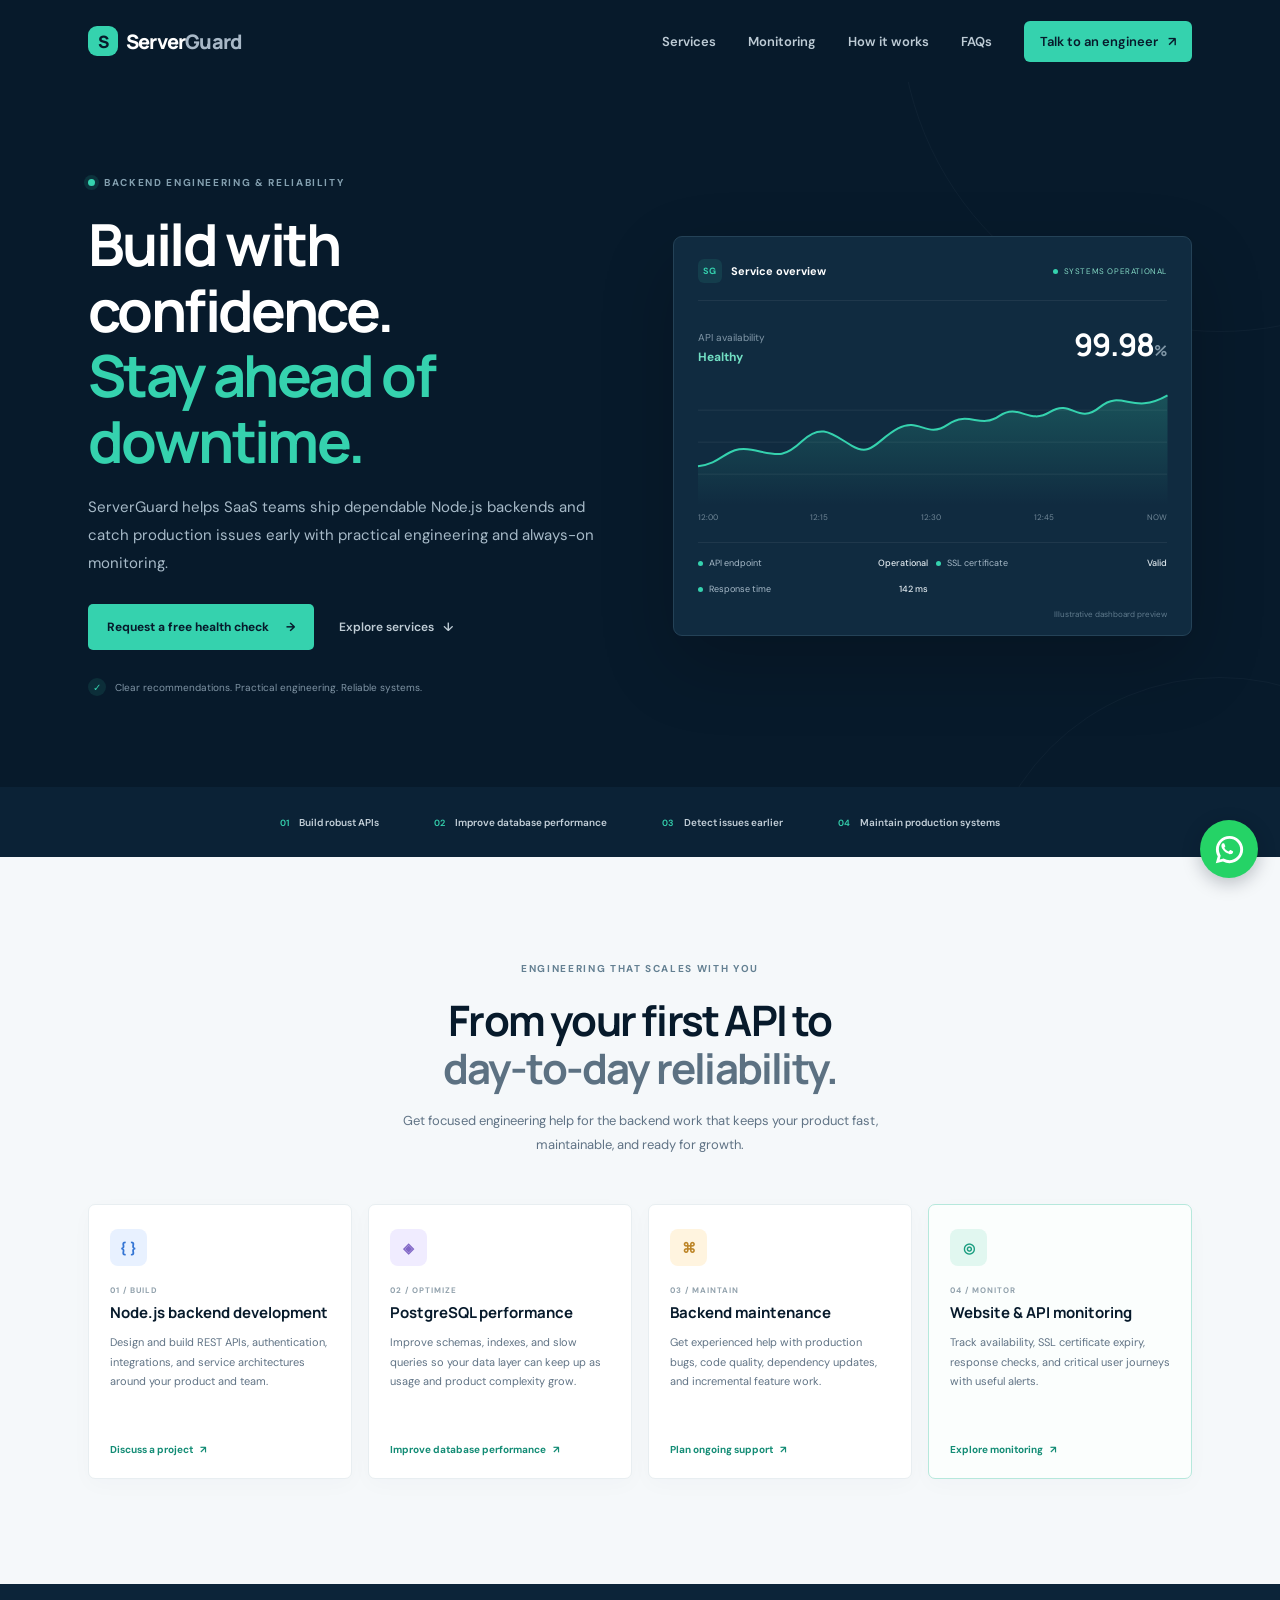
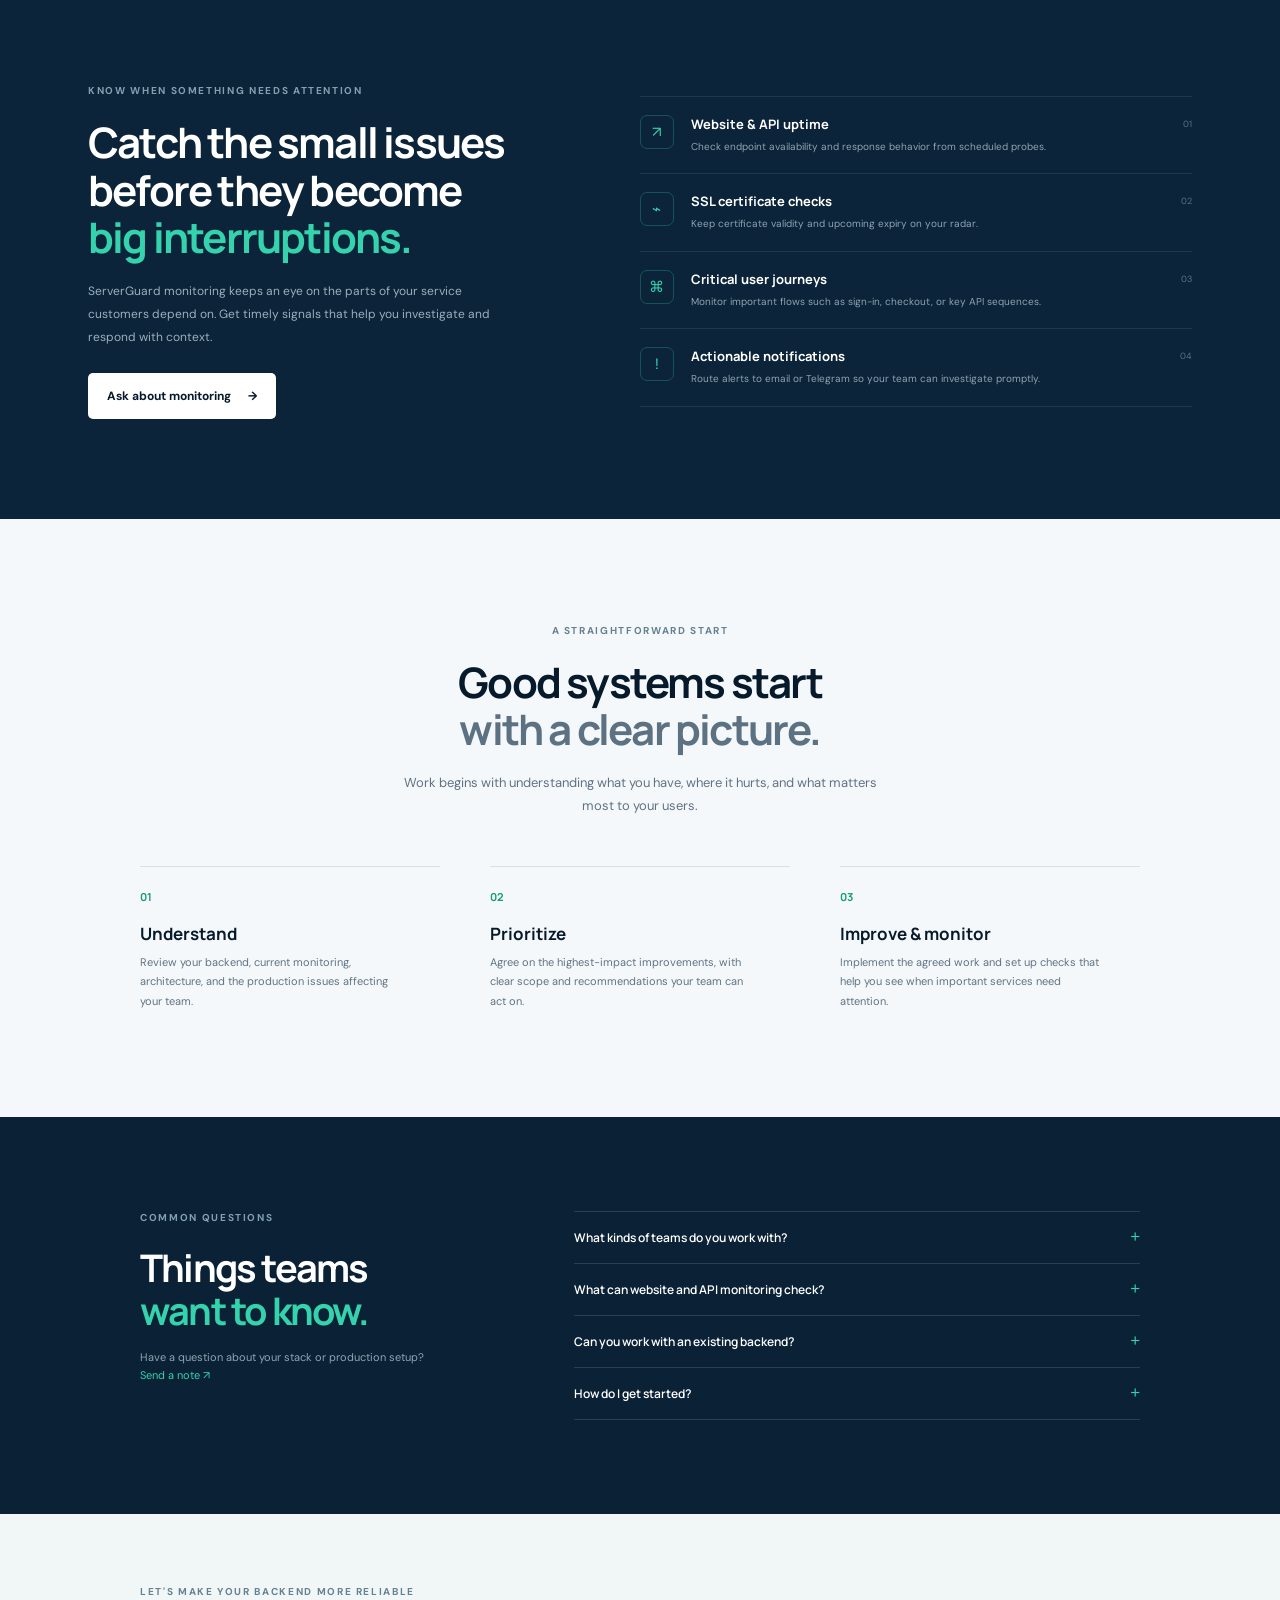
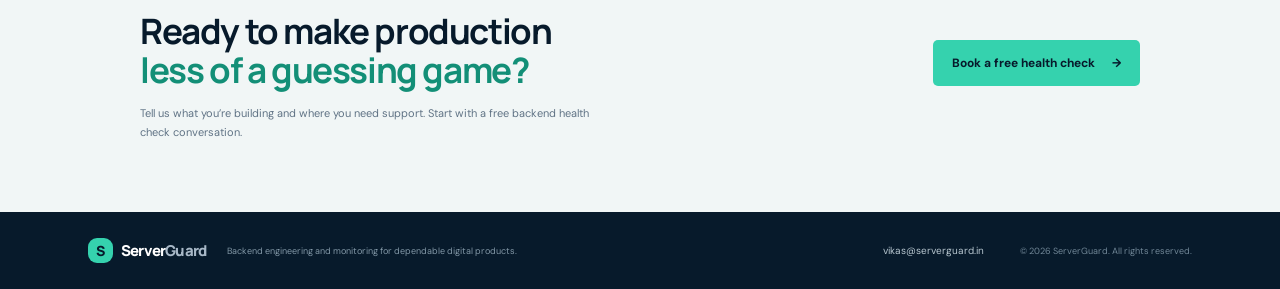
==== commit 9b8b28a0: "adding whatsaap message system" ====
--- a/index.html
+++ b/index.html
@@ -95,6 +95,9 @@
     <section class="contact-section" id="contact"><div class="contact-inner"><div><p class="eyebrow">LET'S MAKE YOUR BACKEND MORE RELIABLE</p><h2>Ready to make production<br><span>less of a guessing game?</span></h2><p>Tell us what you’re building and where you need support. Start with a free backend health check conversation.</p></div><a class="button button-primary" href="mailto:vikas@serverguard.in?subject=Free%20backend%20health%20check&body=Hi%20ServerGuard%2C%0A%0AI'd%20like%20to%20discuss%20a%20backend%20health%20check.%0A%0AWebsite%20or%20product%3A%0AWhat%20I%20need%20help%20with%3A%0A">Book a free health check <span>→</span></a></div></section>
   </main>
   <footer><div class="footer-inner"><a class="brand" href="#top"><span class="brand-mark" aria-hidden="true">S</span>Server<span>Guard</span></a><p>Backend engineering and monitoring for dependable digital products.</p><a href="mailto:vikas@serverguard.in">vikas@serverguard.in</a><small>© <span id="year">2026</span> ServerGuard. All rights reserved.</small></div></footer>
+  <a class="whatsapp-float" data-whatsapp-chat href="#" target="_blank" rel="noopener noreferrer" aria-label="Chat with ServerGuard on WhatsApp" title="Chat with us on WhatsApp">
+    <svg viewBox="0 0 32 32" aria-hidden="true" focusable="false"><path fill="currentColor" d="M19.11 17.53c-.3-.15-1.76-.87-2.03-.97-.27-.1-.47-.15-.67.15-.2.3-.77.97-.94 1.17-.17.2-.35.22-.65.07-.3-.15-1.26-.46-2.4-1.47-.89-.79-1.49-1.76-1.66-2.06-.17-.3-.02-.46.13-.61.13-.13.3-.35.45-.52.15-.17.2-.3.3-.5.1-.2.05-.37-.02-.52-.08-.15-.67-1.62-.92-2.22-.24-.58-.48-.5-.67-.51h-.57c-.2 0-.52.07-.79.37-.27.3-1.04 1.02-1.04 2.49s1.07 2.89 1.22 3.09c.15.2 2.1 3.21 5.08 4.5.71.31 1.27.5 1.7.64.71.23 1.36.2 1.87.12.57-.08 1.76-.72 2.01-1.42.25-.7.25-1.29.17-1.42-.07-.12-.27-.2-.57-.35M16.02 27h-.01a11 11 0 0 1-5.6-1.53l-.4-.24-4.16 1.09 1.11-4.05-.26-.42A10.96 10.96 0 0 1 5 16.01C5 9.95 9.94 5.02 16.03 5.02a10.92 10.92 0 0 1 7.78 3.23 10.92 10.92 0 0 1 3.22 7.78C27.02 22.09 22.08 27 16.02 27M16.02 2C8.27 2 1.97 8.29 1.97 16.01c0 2.48.65 4.9 1.89 7.03L1.85 30.3l7.43-1.95a14.06 14.06 0 0 0 6.73 1.72h.01c7.75 0 14.05-6.29 14.05-14.02a13.94 13.94 0 0 0-4.11-9.94A13.96 13.96 0 0 0 16.02 2Z"/></svg>
+  </a>
   <script src="script.js" defer></script>
 </body>
 </html>
--- a/style.css
+++ b/style.css
@@ -9,6 +9,7 @@
 .faq-section{background:#0b2236;color:white;padding:94px 28px}.faq-layout{max-width:1000px;margin:auto;display:grid;grid-template-columns:.75fr 1.25fr;gap:95px}.faq-intro h2{color:white;font-size:38px}.faq-intro h2 span{color:var(--green)}.faq-intro>p:last-child{color:#8fa5b4;font-size:11px;line-height:1.7;margin-top:16px}.faq-intro>p:last-child a{color:var(--green);text-decoration:none;white-space:nowrap}.faq-list details{border-bottom:1px solid #ffffff20;padding:17px 0}.faq-list details:first-child{border-top:1px solid #ffffff20}.faq-list summary{cursor:pointer;list-style:none;font:600 12px var(--display);display:flex;justify-content:space-between;gap:20px}.faq-list summary::-webkit-details-marker{display:none}.faq-list summary span{color:var(--green);font-size:18px;font-weight:400;line-height:14px}.faq-list details[open] summary span{transform:rotate(45deg)}.faq-list details p{color:#9bb0bd;font-size:11px;line-height:1.8;margin:13px 20px 0 0}
 .contact-section{background:#f1f6f6;padding:71px 28px}.contact-inner{max-width:1000px;margin:auto;display:flex;justify-content:space-between;align-items:center;gap:35px}.contact-inner .eyebrow{color:#638294;margin-bottom:14px}.contact-inner h2{color:var(--navy);font-size:35px;letter-spacing:-1.4px}.contact-inner h2 span{color:#138f77}.contact-inner>div>p:last-child{color:var(--muted);font-size:11px;line-height:1.7;max-width:480px;margin:13px 0 0}.contact-inner .button{white-space:nowrap}
 footer{background:var(--navy);color:white;padding:26px 28px}.footer-inner{max-width:1104px;margin:auto;display:flex;align-items:center;gap:21px}.footer-inner .brand{font-size:15px}.footer-inner .brand-mark{width:25px;height:25px;font-size:14px}.footer-inner>p{font-size:9px;color:#8398a7;margin:0 auto 0 0}.footer-inner>a:not(.brand){font-size:10px;text-decoration:none;color:#b8c7d0}.footer-inner small{color:#718797;font-size:9px;margin-left:15px}
+.whatsapp-float{position:fixed;z-index:20;right:max(22px,env(safe-area-inset-right));bottom:max(22px,env(safe-area-inset-bottom));width:58px;height:58px;border-radius:50%;display:grid;place-items:center;background:#25d366;color:#fff;box-shadow:0 5px 18px #00111e40;text-decoration:none;animation:whatsapp-pulse 2.4s ease-out infinite;transition:transform .2s,box-shadow .2s}.whatsapp-float svg{width:31px;height:31px}.whatsapp-float:hover{transform:translateY(-3px);box-shadow:0 8px 24px #00111e55}.whatsapp-float:focus-visible{outline:3px solid #fff;outline-offset:3px}@keyframes whatsapp-pulse{0%,65%,100%{box-shadow:0 5px 18px #00111e40,0 0 0 0 #25d36655}30%{box-shadow:0 5px 18px #00111e40,0 0 0 10px #25d36600}}@media(max-width:700px){.whatsapp-float{right:max(17px,env(safe-area-inset-right));bottom:max(17px,env(safe-area-inset-bottom));width:54px;height:54px}.whatsapp-float svg{width:29px;height:29px}}@media(prefers-reduced-motion:reduce){.whatsapp-float{animation:none}}
 @media(max-width:950px){.hero-grid{gap:35px}.hero h1{font-size:48px}.trust-strip{gap:22px}.service-grid{grid-template-columns:repeat(2,1fr)}.monitoring-layout{gap:55px}.faq-layout{gap:55px}}
 @media(max-width:700px){html{scroll-padding-top:70px}.site-header{height:70px}.nav-wrap{padding:0 21px}.menu-toggle{display:flex;flex-direction:column;gap:5px;border:0;background:none;padding:10px;cursor:pointer}.menu-toggle span{height:2px;width:21px;background:#dbe6ec;border-radius:2px}.site-header nav{display:none;position:absolute;top:70px;left:0;right:0;padding:18px 22px 22px;background:#0b2236;align-items:stretch;gap:0;flex-direction:column;box-shadow:0 12px 20px #00111e33}.site-header nav.is-open{display:flex}.site-header nav a{padding:13px 2px;border-bottom:1px solid #ffffff12}.site-header nav .nav-cta{margin-top:13px;text-align:center;border:0;padding:13px}.hero{padding:69px 22px 62px}.hero-grid{grid-template-columns:1fr;gap:42px}.hero h1{font-size:clamp(39px,10vw,51px);letter-spacing:-2px}.hero-lede{font-size:13px}.hero-actions{gap:18px;flex-wrap:wrap}.button{font-size:11px;padding:14px 15px}.monitor-card{padding:18px 16px 14px}.trust-strip{display:grid;grid-template-columns:1fr 1fr;gap:16px;padding:20px 22px;font-size:9px}.section{padding:75px 22px}.section-heading{margin-bottom:35px}.section-heading h2,.monitoring-copy h2{font-size:35px}.section-heading>p:last-child{font-size:12px}.service-grid{gap:11px}.service-card{padding:19px 16px;min-height:278px}.service-card h3{font-size:13px}.service-card>p:not(.card-kicker){font-size:10px}.monitoring-section{padding:73px 22px}.monitoring-layout{grid-template-columns:1fr;gap:38px}.monitoring-copy>p:not(.eyebrow){font-size:11px}.process-grid{grid-template-columns:1fr;gap:24px}.process-grid article{padding-top:14px}.process-grid h3{margin:10px 0 6px}.process-grid p{max-width:none}.faq-section{padding:72px 22px}.faq-layout{grid-template-columns:1fr;gap:28px}.faq-intro h2{font-size:34px}.contact-section{padding:58px 22px}.contact-inner{align-items:flex-start;flex-direction:column}.contact-inner h2{font-size:31px}.footer-inner{align-items:flex-start;flex-wrap:wrap;gap:12px 18px}.footer-inner>p{width:calc(100% - 120px);margin:4px 0 0}.footer-inner>a:not(.brand){margin-left:0}.footer-inner small{margin-left:auto}}
 @media(max-width:390px){.service-grid{grid-template-columns:1fr}.service-card{min-height:unset}.service-card>a{margin-top:10px}.monitor-bottom{grid-template-columns:1fr}.trust-strip{font-size:8px}.hero-proof{align-items:flex-start;line-height:1.5}}
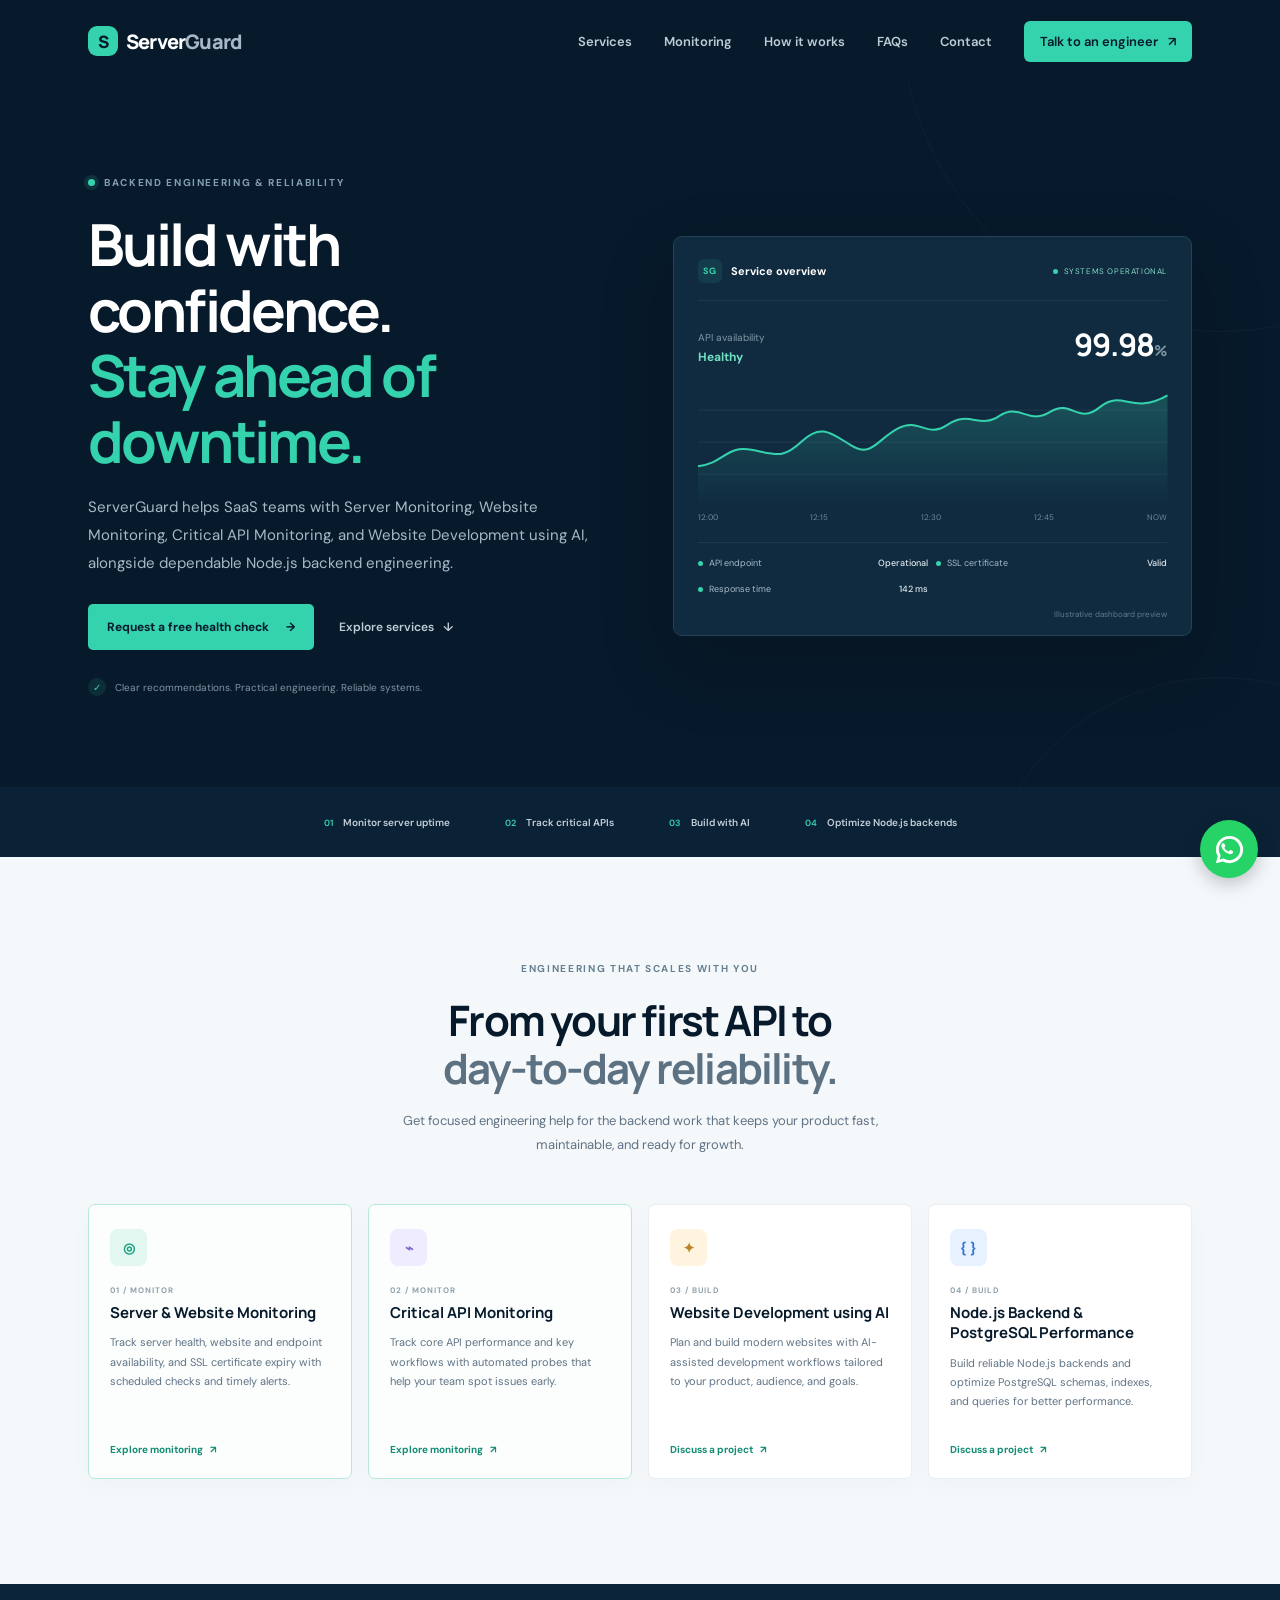
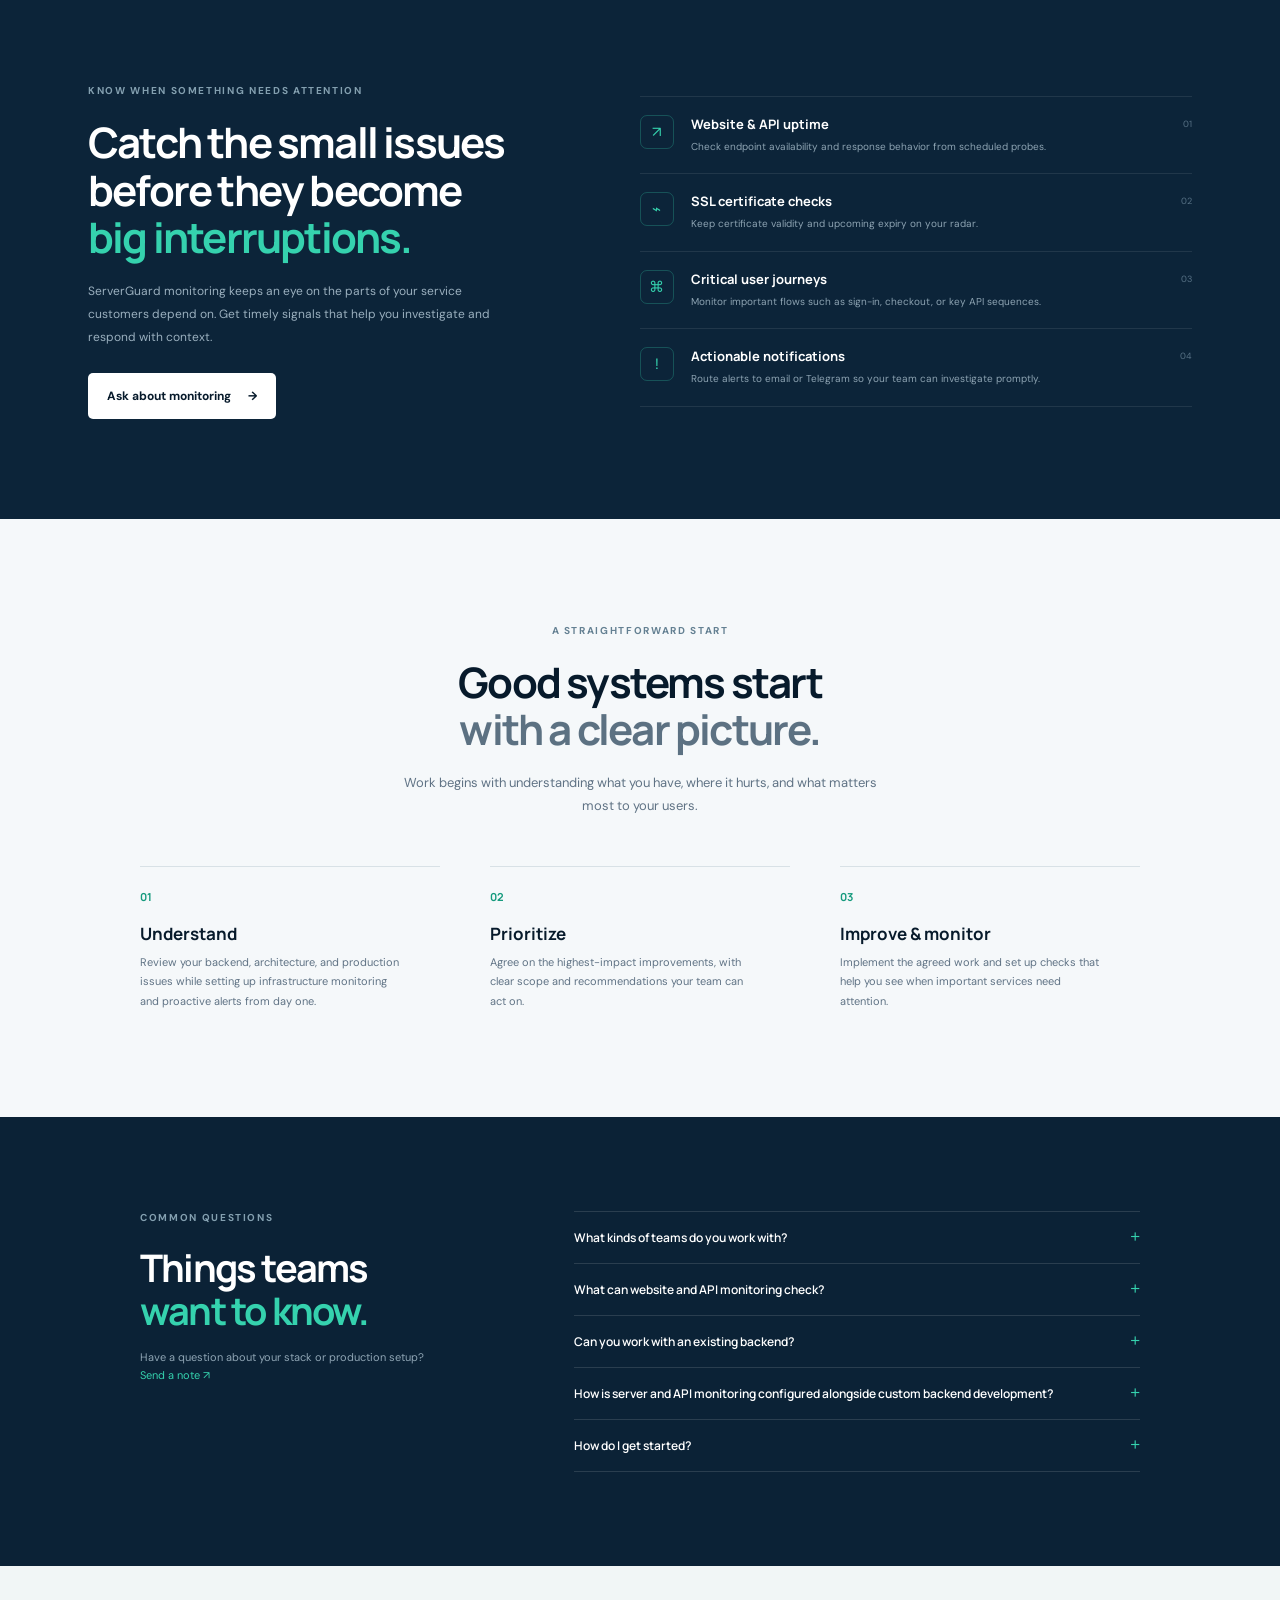
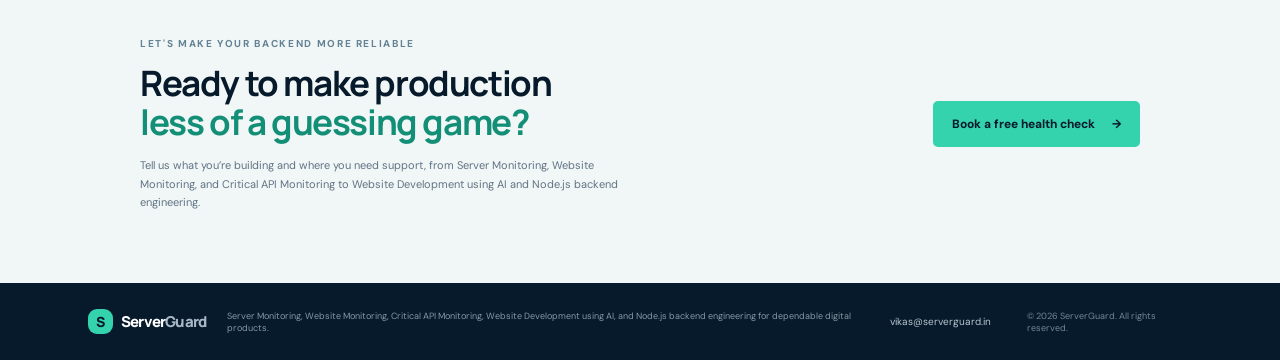
==== commit c5deb8e6: "minute changes and Seo" ====
--- a/index.html
+++ b/index.html
@@ -4,12 +4,12 @@
   <meta charset="utf-8">
   <meta name="viewport" content="width=device-width, initial-scale=1">
   <meta name="theme-color" content="#071a2b">
-  <meta name="description" content="ServerGuard helps SaaS teams build reliable Node.js backends and monitor websites, APIs, SSL certificates, and critical user journeys.">
+  <meta name="description" content="ServerGuard provides server, website, and critical API monitoring, AI-assisted website development, and Node.js backend engineering for SaaS teams.">
   <meta name="robots" content="index, follow">
   <link rel="canonical" href="https://serverguard.in/">
   <meta property="og:type" content="website">
   <meta property="og:title" content="ServerGuard | Backend Engineering & Uptime Monitoring">
-  <meta property="og:description" content="Build a dependable backend and spot production issues sooner with practical engineering and monitoring from ServerGuard.">
+  <meta property="og:description" content="ServerGuard provides server, website, and critical API monitoring, AI-assisted website development, and Node.js backend engineering for SaaS teams.">
   <meta property="og:url" content="https://serverguard.in/">
   <meta name="twitter:card" content="summary">
   <title>ServerGuard | Node.js Backend Engineering & Uptime Monitoring</title>
@@ -24,9 +24,21 @@
     "name": "ServerGuard",
     "url": "https://serverguard.in/",
     "email": "vikas@serverguard.in",
-    "description": "Node.js backend engineering, PostgreSQL optimization, backend maintenance, and website and API monitoring for SaaS teams.",
+    "description": "ServerGuard provides Server Monitoring, Website Monitoring, Critical API Monitoring, Website Development using AI, and Node.js Backend Engineering for SaaS teams.",
     "areaServed": "Worldwide",
-    "knowsAbout": ["Node.js development", "PostgreSQL optimization", "Website monitoring", "API monitoring", "SSL certificate monitoring"]
+    "serviceType": ["Server Monitoring", "Website Monitoring", "Critical API Monitoring", "Website Development using AI", "Node.js Backend Engineering"],
+    "hasOfferCatalog": {
+      "@type": "OfferCatalog",
+      "name": "ServerGuard Services",
+      "itemListElement": [
+        { "@type": "Offer", "itemOffered": { "@type": "Service", "name": "Server Monitoring" } },
+        { "@type": "Offer", "itemOffered": { "@type": "Service", "name": "Website Monitoring" } },
+        { "@type": "Offer", "itemOffered": { "@type": "Service", "name": "Critical API Monitoring" } },
+        { "@type": "Offer", "itemOffered": { "@type": "Service", "name": "Website Development using AI" } },
+        { "@type": "Offer", "itemOffered": { "@type": "Service", "name": "Node.js Backend Engineering" } }
+      ]
+    },
+    "knowsAbout": ["Server Monitoring", "Website Monitoring", "Critical API Monitoring", "Website Development using AI", "Node.js Backend Engineering", "PostgreSQL optimization", "SSL certificate monitoring"]
   }
   </script>
 </head>
@@ -37,7 +49,7 @@
       <a class="brand" href="#top" aria-label="ServerGuard home"><span class="brand-mark" aria-hidden="true">S</span>Server<span>Guard</span></a>
       <button class="menu-toggle" type="button" aria-expanded="false" aria-controls="site-nav" aria-label="Open navigation"><span></span><span></span></button>
       <nav id="site-nav" aria-label="Main navigation">
-        <a href="#services">Services</a><a href="#monitoring">Monitoring</a><a href="#process">How it works</a><a href="#faq">FAQs</a>
+        <a href="#services">Services</a><a href="#monitoring">Monitoring</a><a href="#process">How it works</a><a href="#faq">FAQs</a><a href="#contact">Contact</a>
         <a class="nav-cta" href="mailto:vikas@serverguard.in?subject=Backend%20health%20check">Talk to an engineer <span aria-hidden="true">↗</span></a>
       </nav>
     </div>
@@ -49,7 +61,7 @@
         <div class="hero-copy">
           <p class="eyebrow"><span class="pulse-dot"></span> BACKEND ENGINEERING & RELIABILITY</p>
           <h1>Build with confidence.<br><span>Stay ahead of downtime.</span></h1>
-          <p class="hero-lede">ServerGuard helps SaaS teams ship dependable Node.js backends and catch production issues early with practical engineering and always-on monitoring.</p>
+          <p class="hero-lede">ServerGuard helps SaaS teams with Server Monitoring, Website Monitoring, Critical API Monitoring, and Website Development using AI, alongside dependable Node.js backend engineering.</p>
           <div class="hero-actions">
             <a class="button button-primary" href="mailto:vikas@serverguard.in?subject=Free%20backend%20health%20check">Request a free health check <span aria-hidden="true">→</span></a>
             <a class="text-link" href="#services">Explore services <span aria-hidden="true">↓</span></a>
@@ -68,33 +80,34 @@
       <div class="hero-orb orb-one"></div><div class="hero-orb orb-two"></div>
     </section>
 
-    <section class="trust-strip" aria-label="What we help with"><div><span>01</span> Build robust APIs</div><div><span>02</span> Improve database performance</div><div><span>03</span> Detect issues earlier</div><div><span>04</span> Maintain production systems</div></section>
+    <section class="trust-strip" aria-label="What we help with"><div><span>01</span> Monitor server uptime</div><div><span>02</span> Track critical APIs</div><div><span>03</span> Build with AI</div><div><span>04</span> Optimize Node.js backends</div></section>
 
     <section class="section services-section" id="services">
       <div class="section-heading"><p class="eyebrow eyebrow-dark">ENGINEERING THAT SCALES WITH YOU</p><h2>From your first API to<br><span>day-to-day reliability.</span></h2><p>Get focused engineering help for the backend work that keeps your product fast, maintainable, and ready for growth.</p></div>
       <div class="service-grid">
-        <article class="service-card"><div class="service-icon icon-blue" aria-hidden="true">{ }</div><p class="card-kicker">01 / BUILD</p><h3>Node.js backend development</h3><p>Design and build REST APIs, authentication, integrations, and service architectures around your product and team.</p><a href="mailto:vikas@serverguard.in?subject=Node.js%20backend%20development">Discuss a project <span>↗</span></a></article>
-        <article class="service-card"><div class="service-icon icon-violet" aria-hidden="true">◈</div><p class="card-kicker">02 / OPTIMIZE</p><h3>PostgreSQL performance</h3><p>Improve schemas, indexes, and slow queries so your data layer can keep up as usage and product complexity grow.</p><a href="mailto:vikas@serverguard.in?subject=PostgreSQL%20optimization">Improve database performance <span>↗</span></a></article>
-        <article class="service-card"><div class="service-icon icon-amber" aria-hidden="true">⌘</div><p class="card-kicker">03 / MAINTAIN</p><h3>Backend maintenance</h3><p>Get experienced help with production bugs, code quality, dependency updates, and incremental feature work.</p><a href="mailto:vikas@serverguard.in?subject=Backend%20maintenance">Plan ongoing support <span>↗</span></a></article>
-        <article class="service-card featured-card"><div class="service-icon icon-green" aria-hidden="true">◎</div><p class="card-kicker">04 / MONITOR</p><h3>Website & API monitoring</h3><p>Track availability, SSL certificate expiry, response checks, and critical user journeys with useful alerts.</p><a href="#monitoring">Explore monitoring <span>↗</span></a></article>
+        <article class="service-card featured-card"><div class="service-icon icon-green" aria-hidden="true">◎</div><p class="card-kicker">01 / MONITOR</p><h3>Server &amp; Website Monitoring</h3><p>Track server health, website and endpoint availability, and SSL certificate expiry with scheduled checks and timely alerts.</p><a href="#monitoring">Explore monitoring <span>↗</span></a></article>
+        <article class="service-card featured-card"><div class="service-icon icon-violet" aria-hidden="true">⌁</div><p class="card-kicker">02 / MONITOR</p><h3>Critical API Monitoring</h3><p>Track core API performance and key workflows with automated probes that help your team spot issues early.</p><a href="#monitoring">Explore monitoring <span>↗</span></a></article>
+        <article class="service-card"><div class="service-icon icon-amber" aria-hidden="true">✦</div><p class="card-kicker">03 / BUILD</p><h3>Website Development using AI</h3><p>Plan and build modern websites with AI-assisted development workflows tailored to your product, audience, and goals.</p><a href="mailto:vikas@serverguard.in?subject=AI%20website%20development">Discuss a project <span>↗</span></a></article>
+        <article class="service-card"><div class="service-icon icon-blue" aria-hidden="true">{ }</div><p class="card-kicker">04 / BUILD</p><h3>Node.js Backend &amp; PostgreSQL Performance</h3><p>Build reliable Node.js backends and optimize PostgreSQL schemas, indexes, and queries for better performance.</p><a href="mailto:vikas@serverguard.in?subject=Node.js%20backend%20and%20PostgreSQL%20performance">Discuss a project <span>↗</span></a></article>
       </div>
     </section>
 
     <section class="monitoring-section" id="monitoring"><div class="monitoring-layout"><div class="monitoring-copy"><p class="eyebrow">KNOW WHEN SOMETHING NEEDS ATTENTION</p><h2>Catch the small issues<br>before they become<br><span>big interruptions.</span></h2><p>ServerGuard monitoring keeps an eye on the parts of your service customers depend on. Get timely signals that help you investigate and respond with context.</p><a class="button button-light" href="mailto:vikas@serverguard.in?subject=ServerGuard%20monitoring">Ask about monitoring <span>→</span></a></div>
       <div class="monitor-list"><article><span class="list-icon">↗</span><div><h3>Website & API uptime</h3><p>Check endpoint availability and response behavior from scheduled probes.</p></div><span class="list-number">01</span></article><article><span class="list-icon">⌁</span><div><h3>SSL certificate checks</h3><p>Keep certificate validity and upcoming expiry on your radar.</p></div><span class="list-number">02</span></article><article><span class="list-icon">⌘</span><div><h3>Critical user journeys</h3><p>Monitor important flows such as sign-in, checkout, or key API sequences.</p></div><span class="list-number">03</span></article><article><span class="list-icon">!</span><div><h3>Actionable notifications</h3><p>Route alerts to email or Telegram so your team can investigate promptly.</p></div><span class="list-number">04</span></article></div></div></section>
 
-    <section class="section process-section" id="process"><div class="section-heading"><p class="eyebrow eyebrow-dark">A STRAIGHTFORWARD START</p><h2>Good systems start<br><span>with a clear picture.</span></h2><p>Work begins with understanding what you have, where it hurts, and what matters most to your users.</p></div><div class="process-grid"><article><span>01</span><h3>Understand</h3><p>Review your backend, current monitoring, architecture, and the production issues affecting your team.</p></article><article><span>02</span><h3>Prioritize</h3><p>Agree on the highest-impact improvements, with clear scope and recommendations your team can act on.</p></article><article><span>03</span><h3>Improve & monitor</h3><p>Implement the agreed work and set up checks that help you see when important services need attention.</p></article></div></section>
+    <section class="section process-section" id="process"><div class="section-heading"><p class="eyebrow eyebrow-dark">A STRAIGHTFORWARD START</p><h2>Good systems start<br><span>with a clear picture.</span></h2><p>Work begins with understanding what you have, where it hurts, and what matters most to your users.</p></div><div class="process-grid"><article><span>01</span><h3>Understand</h3><p>Review your backend, architecture, and production issues while setting up infrastructure monitoring and proactive alerts from day one.</p></article><article><span>02</span><h3>Prioritize</h3><p>Agree on the highest-impact improvements, with clear scope and recommendations your team can act on.</p></article><article><span>03</span><h3>Improve & monitor</h3><p>Implement the agreed work and set up checks that help you see when important services need attention.</p></article></div></section>
 
     <section class="faq-section" id="faq"><div class="faq-layout"><div class="faq-intro"><p class="eyebrow">COMMON QUESTIONS</p><h2>Things teams<br><span>want to know.</span></h2><p>Have a question about your stack or production setup? <a href="mailto:vikas@serverguard.in">Send a note ↗</a></p></div><div class="faq-list">
       <details><summary>What kinds of teams do you work with?<span>+</span></summary><p>ServerGuard works with SaaS teams that need help building, improving, or maintaining Node.js backends and production services.</p></details>
       <details><summary>What can website and API monitoring check?<span>+</span></summary><p>Monitoring can check whether websites and API endpoints respond as expected, track SSL certificate validity, and cover selected critical user journeys. The right checks depend on your application.</p></details>
       <details><summary>Can you work with an existing backend?<span>+</span></summary><p>Yes. Work can start with your current Node.js and PostgreSQL setup, including performance reviews, bug fixes, maintenance, or a monitoring health check.</p></details>
+      <details><summary>How is server and API monitoring configured alongside custom backend development?<span>+</span></summary><p>We review your backend, infrastructure, and critical user journeys, then configure server health and API availability and performance checks around your application. Monitoring can be set up alongside custom Node.js backend development, with alerts routed to the right people and refined as the system evolves.</p></details>
       <details><summary>How do I get started?<span>+</span></summary><p>Email a short description of your application and what you want to improve. We can discuss the current setup and agree on a useful next step.</p></details>
     </div></div></section>
 
-    <section class="contact-section" id="contact"><div class="contact-inner"><div><p class="eyebrow">LET'S MAKE YOUR BACKEND MORE RELIABLE</p><h2>Ready to make production<br><span>less of a guessing game?</span></h2><p>Tell us what you’re building and where you need support. Start with a free backend health check conversation.</p></div><a class="button button-primary" href="mailto:vikas@serverguard.in?subject=Free%20backend%20health%20check&body=Hi%20ServerGuard%2C%0A%0AI'd%20like%20to%20discuss%20a%20backend%20health%20check.%0A%0AWebsite%20or%20product%3A%0AWhat%20I%20need%20help%20with%3A%0A">Book a free health check <span>→</span></a></div></section>
+    <section class="contact-section" id="contact"><div class="contact-inner"><div><p class="eyebrow">LET'S MAKE YOUR BACKEND MORE RELIABLE</p><h2>Ready to make production<br><span>less of a guessing game?</span></h2><p>Tell us what you’re building and where you need support, from Server Monitoring, Website Monitoring, and Critical API Monitoring to Website Development using AI and Node.js backend engineering.</p></div><a class="button button-primary" href="mailto:vikas@serverguard.in?subject=Free%20backend%20health%20check&body=Hi%20ServerGuard%2C%0A%0AI'd%20like%20to%20discuss%20a%20backend%20health%20check.%0A%0AWebsite%20or%20product%3A%0AWhat%20I%20need%20help%20with%3A%0A">Book a free health check <span>→</span></a></div></section>
   </main>
-  <footer><div class="footer-inner"><a class="brand" href="#top"><span class="brand-mark" aria-hidden="true">S</span>Server<span>Guard</span></a><p>Backend engineering and monitoring for dependable digital products.</p><a href="mailto:vikas@serverguard.in">vikas@serverguard.in</a><small>© <span id="year">2026</span> ServerGuard. All rights reserved.</small></div></footer>
+  <footer><div class="footer-inner"><a class="brand" href="#top"><span class="brand-mark" aria-hidden="true">S</span>Server<span>Guard</span></a><p>Server Monitoring, Website Monitoring, Critical API Monitoring, Website Development using AI, and Node.js backend engineering for dependable digital products.</p><a href="mailto:vikas@serverguard.in">vikas@serverguard.in</a><small>© <span id="year">2026</span> ServerGuard. All rights reserved.</small></div></footer>
   <a class="whatsapp-float" data-whatsapp-chat href="#" target="_blank" rel="noopener noreferrer" aria-label="Chat with ServerGuard on WhatsApp" title="Chat with us on WhatsApp">
     <svg viewBox="0 0 32 32" aria-hidden="true" focusable="false"><path fill="currentColor" d="M19.11 17.53c-.3-.15-1.76-.87-2.03-.97-.27-.1-.47-.15-.67.15-.2.3-.77.97-.94 1.17-.17.2-.35.22-.65.07-.3-.15-1.26-.46-2.4-1.47-.89-.79-1.49-1.76-1.66-2.06-.17-.3-.02-.46.13-.61.13-.13.3-.35.45-.52.15-.17.2-.3.3-.5.1-.2.05-.37-.02-.52-.08-.15-.67-1.62-.92-2.22-.24-.58-.48-.5-.67-.51h-.57c-.2 0-.52.07-.79.37-.27.3-1.04 1.02-1.04 2.49s1.07 2.89 1.22 3.09c.15.2 2.1 3.21 5.08 4.5.71.31 1.27.5 1.7.64.71.23 1.36.2 1.87.12.57-.08 1.76-.72 2.01-1.42.25-.7.25-1.29.17-1.42-.07-.12-.27-.2-.57-.35M16.02 27h-.01a11 11 0 0 1-5.6-1.53l-.4-.24-4.16 1.09 1.11-4.05-.26-.42A10.96 10.96 0 0 1 5 16.01C5 9.95 9.94 5.02 16.03 5.02a10.92 10.92 0 0 1 7.78 3.23 10.92 10.92 0 0 1 3.22 7.78C27.02 22.09 22.08 27 16.02 27M16.02 2C8.27 2 1.97 8.29 1.97 16.01c0 2.48.65 4.9 1.89 7.03L1.85 30.3l7.43-1.95a14.06 14.06 0 0 0 6.73 1.72h.01c7.75 0 14.05-6.29 14.05-14.02a13.94 13.94 0 0 0-4.11-9.94A13.96 13.96 0 0 0 16.02 2Z"/></svg>
   </a>
--- a/style.css
+++ b/style.css
@@ -9,7 +9,7 @@
 .faq-section{background:#0b2236;color:white;padding:94px 28px}.faq-layout{max-width:1000px;margin:auto;display:grid;grid-template-columns:.75fr 1.25fr;gap:95px}.faq-intro h2{color:white;font-size:38px}.faq-intro h2 span{color:var(--green)}.faq-intro>p:last-child{color:#8fa5b4;font-size:11px;line-height:1.7;margin-top:16px}.faq-intro>p:last-child a{color:var(--green);text-decoration:none;white-space:nowrap}.faq-list details{border-bottom:1px solid #ffffff20;padding:17px 0}.faq-list details:first-child{border-top:1px solid #ffffff20}.faq-list summary{cursor:pointer;list-style:none;font:600 12px var(--display);display:flex;justify-content:space-between;gap:20px}.faq-list summary::-webkit-details-marker{display:none}.faq-list summary span{color:var(--green);font-size:18px;font-weight:400;line-height:14px}.faq-list details[open] summary span{transform:rotate(45deg)}.faq-list details p{color:#9bb0bd;font-size:11px;line-height:1.8;margin:13px 20px 0 0}
 .contact-section{background:#f1f6f6;padding:71px 28px}.contact-inner{max-width:1000px;margin:auto;display:flex;justify-content:space-between;align-items:center;gap:35px}.contact-inner .eyebrow{color:#638294;margin-bottom:14px}.contact-inner h2{color:var(--navy);font-size:35px;letter-spacing:-1.4px}.contact-inner h2 span{color:#138f77}.contact-inner>div>p:last-child{color:var(--muted);font-size:11px;line-height:1.7;max-width:480px;margin:13px 0 0}.contact-inner .button{white-space:nowrap}
 footer{background:var(--navy);color:white;padding:26px 28px}.footer-inner{max-width:1104px;margin:auto;display:flex;align-items:center;gap:21px}.footer-inner .brand{font-size:15px}.footer-inner .brand-mark{width:25px;height:25px;font-size:14px}.footer-inner>p{font-size:9px;color:#8398a7;margin:0 auto 0 0}.footer-inner>a:not(.brand){font-size:10px;text-decoration:none;color:#b8c7d0}.footer-inner small{color:#718797;font-size:9px;margin-left:15px}
-.whatsapp-float{position:fixed;z-index:20;right:max(22px,env(safe-area-inset-right));bottom:max(22px,env(safe-area-inset-bottom));width:58px;height:58px;border-radius:50%;display:grid;place-items:center;background:#25d366;color:#fff;box-shadow:0 5px 18px #00111e40;text-decoration:none;animation:whatsapp-pulse 2.4s ease-out infinite;transition:transform .2s,box-shadow .2s}.whatsapp-float svg{width:31px;height:31px}.whatsapp-float:hover{transform:translateY(-3px);box-shadow:0 8px 24px #00111e55}.whatsapp-float:focus-visible{outline:3px solid #fff;outline-offset:3px}@keyframes whatsapp-pulse{0%,65%,100%{box-shadow:0 5px 18px #00111e40,0 0 0 0 #25d36655}30%{box-shadow:0 5px 18px #00111e40,0 0 0 10px #25d36600}}@media(max-width:700px){.whatsapp-float{right:max(17px,env(safe-area-inset-right));bottom:max(17px,env(safe-area-inset-bottom));width:54px;height:54px}.whatsapp-float svg{width:29px;height:29px}}@media(prefers-reduced-motion:reduce){.whatsapp-float{animation:none}}
+.whatsapp-float{position:fixed;z-index:20;right:max(22px,env(safe-area-inset-right));bottom:var(--whatsapp-bottom,max(22px,env(safe-area-inset-bottom)));width:58px;height:58px;border-radius:50%;display:grid;place-items:center;background:#25d366;color:#fff;box-shadow:0 5px 18px #00111e40;text-decoration:none;animation:whatsapp-pulse 2.4s ease-out infinite;transition:bottom .2s,transform .2s,box-shadow .2s}.whatsapp-float svg{width:31px;height:31px}.whatsapp-float:hover{transform:translateY(-3px);box-shadow:0 8px 24px #00111e55}.whatsapp-float:focus-visible{outline:3px solid #fff;outline-offset:3px}@keyframes whatsapp-pulse{0%,65%,100%{box-shadow:0 5px 18px #00111e40,0 0 0 0 #25d36655}30%{box-shadow:0 5px 18px #00111e40,0 0 0 10px #25d36600}}@media(max-width:700px){.whatsapp-float{right:max(17px,env(safe-area-inset-right));bottom:var(--whatsapp-bottom,max(17px,env(safe-area-inset-bottom)));width:54px;height:54px}.whatsapp-float svg{width:29px;height:29px}}@media(prefers-reduced-motion:reduce){.whatsapp-float{animation:none}}
 @media(max-width:950px){.hero-grid{gap:35px}.hero h1{font-size:48px}.trust-strip{gap:22px}.service-grid{grid-template-columns:repeat(2,1fr)}.monitoring-layout{gap:55px}.faq-layout{gap:55px}}
 @media(max-width:700px){html{scroll-padding-top:70px}.site-header{height:70px}.nav-wrap{padding:0 21px}.menu-toggle{display:flex;flex-direction:column;gap:5px;border:0;background:none;padding:10px;cursor:pointer}.menu-toggle span{height:2px;width:21px;background:#dbe6ec;border-radius:2px}.site-header nav{display:none;position:absolute;top:70px;left:0;right:0;padding:18px 22px 22px;background:#0b2236;align-items:stretch;gap:0;flex-direction:column;box-shadow:0 12px 20px #00111e33}.site-header nav.is-open{display:flex}.site-header nav a{padding:13px 2px;border-bottom:1px solid #ffffff12}.site-header nav .nav-cta{margin-top:13px;text-align:center;border:0;padding:13px}.hero{padding:69px 22px 62px}.hero-grid{grid-template-columns:1fr;gap:42px}.hero h1{font-size:clamp(39px,10vw,51px);letter-spacing:-2px}.hero-lede{font-size:13px}.hero-actions{gap:18px;flex-wrap:wrap}.button{font-size:11px;padding:14px 15px}.monitor-card{padding:18px 16px 14px}.trust-strip{display:grid;grid-template-columns:1fr 1fr;gap:16px;padding:20px 22px;font-size:9px}.section{padding:75px 22px}.section-heading{margin-bottom:35px}.section-heading h2,.monitoring-copy h2{font-size:35px}.section-heading>p:last-child{font-size:12px}.service-grid{gap:11px}.service-card{padding:19px 16px;min-height:278px}.service-card h3{font-size:13px}.service-card>p:not(.card-kicker){font-size:10px}.monitoring-section{padding:73px 22px}.monitoring-layout{grid-template-columns:1fr;gap:38px}.monitoring-copy>p:not(.eyebrow){font-size:11px}.process-grid{grid-template-columns:1fr;gap:24px}.process-grid article{padding-top:14px}.process-grid h3{margin:10px 0 6px}.process-grid p{max-width:none}.faq-section{padding:72px 22px}.faq-layout{grid-template-columns:1fr;gap:28px}.faq-intro h2{font-size:34px}.contact-section{padding:58px 22px}.contact-inner{align-items:flex-start;flex-direction:column}.contact-inner h2{font-size:31px}.footer-inner{align-items:flex-start;flex-wrap:wrap;gap:12px 18px}.footer-inner>p{width:calc(100% - 120px);margin:4px 0 0}.footer-inner>a:not(.brand){margin-left:0}.footer-inner small{margin-left:auto}}
 @media(max-width:390px){.service-grid{grid-template-columns:1fr}.service-card{min-height:unset}.service-card>a{margin-top:10px}.monitor-bottom{grid-template-columns:1fr}.trust-strip{font-size:8px}.hero-proof{align-items:flex-start;line-height:1.5}}
